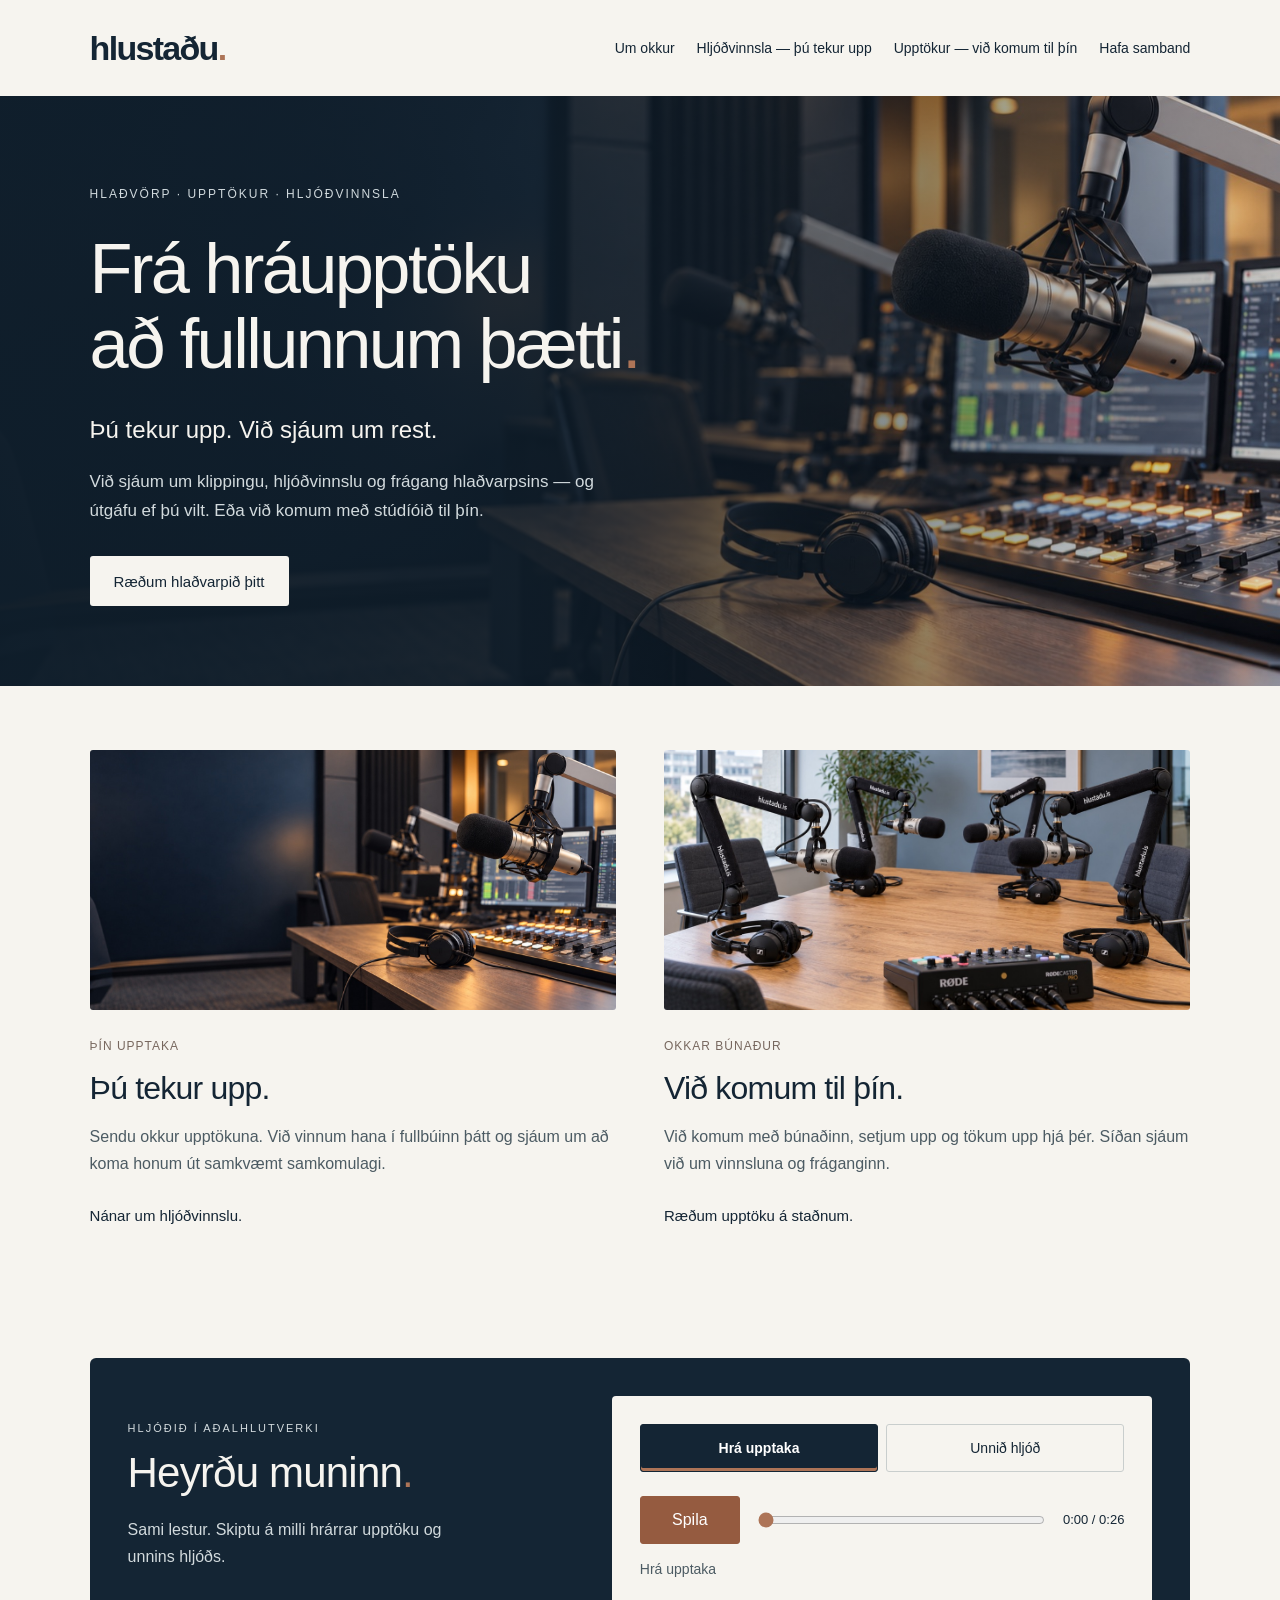
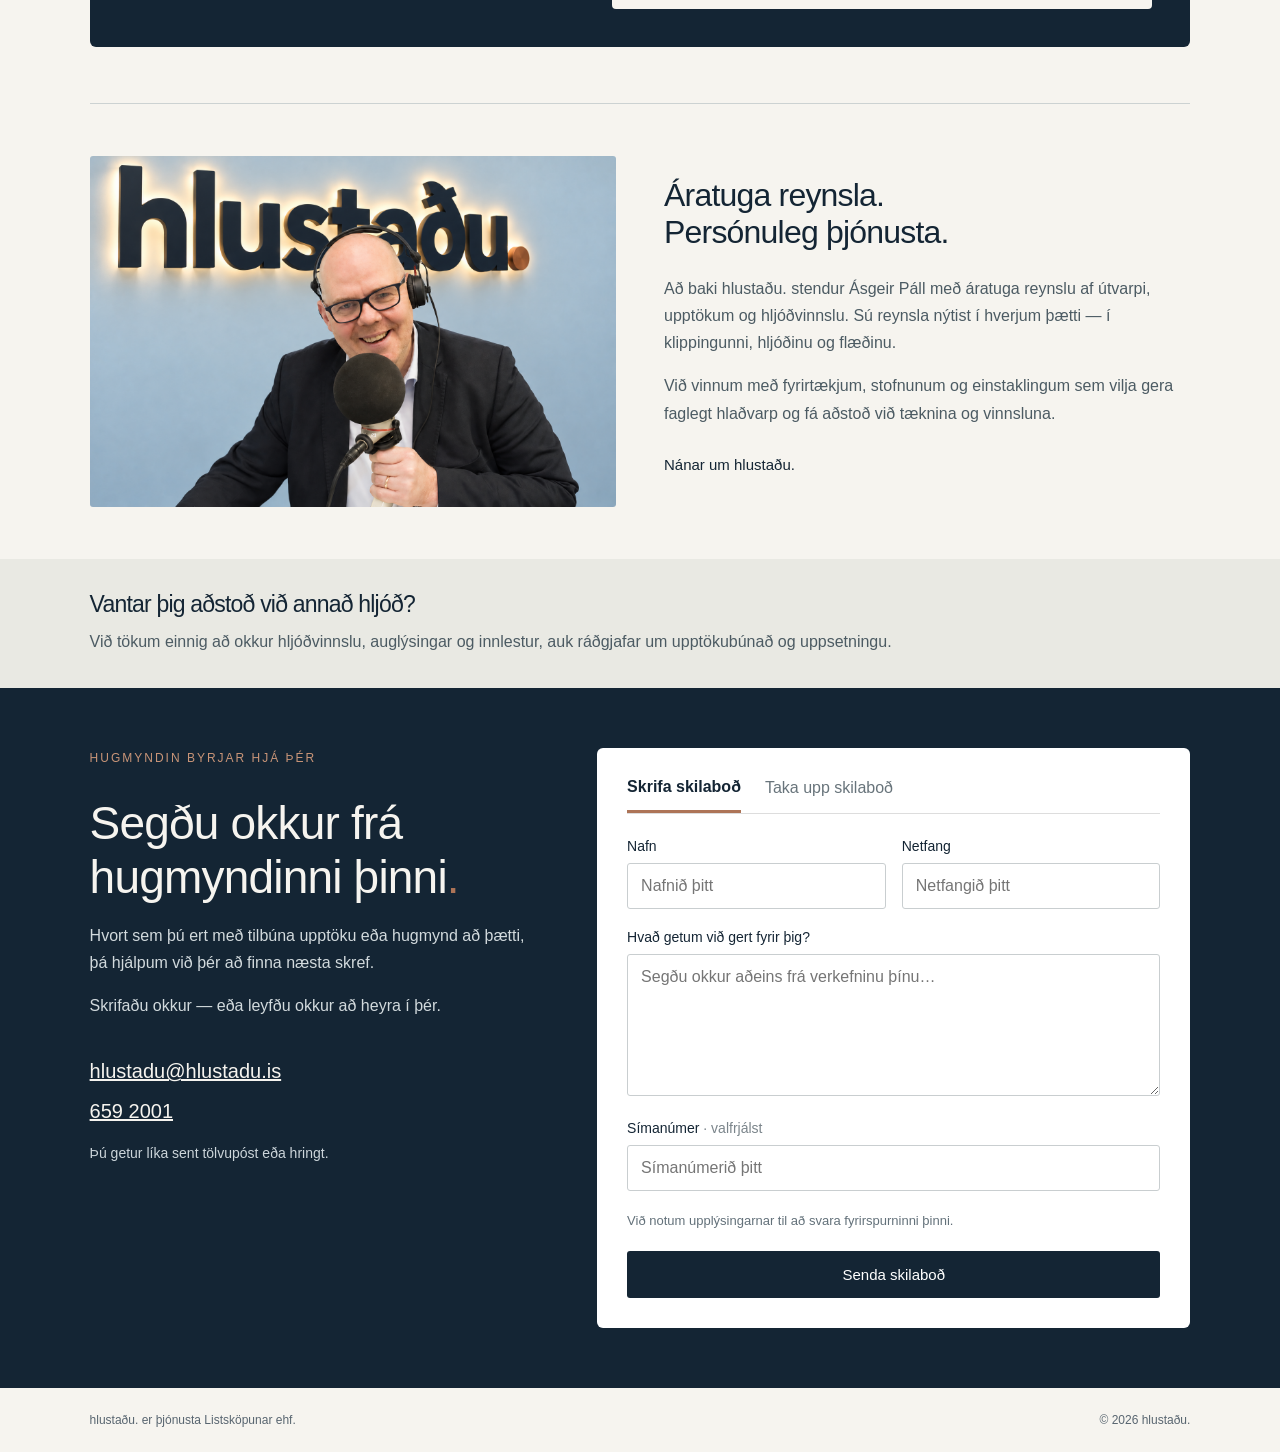
==== index.html @ 31cde97f "Unify audio comparison in branded frame" ====
<!doctype html>
<html lang="is">
<head>
<meta charset="utf-8"><meta name="viewport" content="width=device-width, initial-scale=1">
<title>hlustaðu. — Frá hráupptöku að fullunnum þætti.</title>
<meta name="description" content="Þú tekur upp. Við sjáum um rest. Fagleg klipping, hljóðvinnsla og frágangur hlaðvarpa. Eða við komum með stúdíóið til þín.">
<meta name="theme-color" content="#142534"><link rel="canonical" href="https://hlustadu.is/">
<meta property="og:type" content="website"><meta property="og:locale" content="is_IS"><meta property="og:title" content="hlustaðu. — Frá hráupptöku að fullunnum þætti."><meta property="og:description" content="Þú tekur upp. Við sjáum um rest. Eða við komum með stúdíóið til þín."><meta property="og:url" content="https://hlustadu.is/"><meta property="og:image" content="https://hlustadu.is/assets/studio.jpg">
<link rel="stylesheet" href="styles.css?v=20261007-nav2"><link rel="stylesheet" href="contact.css?v=20261007-3"><link rel="preload" as="image" href="assets/studio.jpg">
<link rel="stylesheet" href="audio-demo.css?v=20261007-design"></head>
<body>
<a class="skip" href="#main">Fara í efni síðunnar</a>
<header class="header wrap"><a class="logo" href="./" aria-label="hlustaðu. — forsíða">hlustaðu<span class="dot">.</span></a><nav class="desktop-nav" aria-label="Aðalvalmynd"><a href="um-hlustadu.html">Um okkur</a><a href="thu-tekur-upp.html">Hljóðvinnsla — þú tekur upp</a><a href="vid-komum-til-thin.html">Upptökur — við komum til þín</a><a href="./#samband">Hafa samband</a></nav><details class="mobile-nav"><summary>Valmynd ☰</summary><nav aria-label="Símavalmynd"><a href="um-hlustadu.html">Um okkur</a><a href="thu-tekur-upp.html">Hljóðvinnsla — þú tekur upp</a><a href="vid-komum-til-thin.html">Upptökur — við komum til þín</a><a href="./#samband">Hafa samband</a></nav></details></header>
<main id="main">
<section class="hero" aria-labelledby="hero-title"><img class="hero-image" src="assets/studio.jpg" width="1600" height="900" alt="" fetchpriority="high"><div class="wrap hero-content"><p class="eyebrow">Hlaðvörp · Upptökur · Hljóðvinnsla</p><h1 id="hero-title">Frá hráupptöku<br> að fullunnum þætti<span class="dot">.</span></h1><p class="promise">Þú tekur upp. Við sjáum um rest.</p><p class="intro">Við sjáum um klippingu, hljóðvinnslu og frágang hlaðvarpsins — og útgáfu ef þú vilt. Eða við komum með stúdíóið til þín.</p><a class="cta" href="#samband">Ræðum hlaðvarpið þitt</a></div></section>
<section class="paths wrap" id="thjonustan" aria-label="Þjónustan"><article class="path"><a class="service-link" href="thu-tekur-upp.html"><img src="assets/studio.jpg" width="1600" height="900" loading="lazy" alt="Hugmyndamynd af upptökuaðstöðu með hljóðnemum og hljóðvinnslubúnaði"><span class="number">ÞÍN UPPTAKA</span><h2>Þú tekur upp.</h2><p>Sendu okkur upptökuna. Við vinnum hana í fullbúinn þátt og sjáum um að koma honum út samkvæmt samkomulagi.</p><span class="textlink">Nánar um hljóðvinnslu.</span></a></article><article class="path"><a class="service-link" href="vid-komum-til-thin.html"><img src="assets/equipment.jpg" width="1200" height="800" loading="lazy" alt="Tölvugerð hugmyndamynd af stúdíóbúnaði með hljóðnemum á merktum örmum, upptökuborði og heyrnartólum"><span class="number">OKKAR BÚNAÐUR</span><h2>Við komum til þín.</h2><p>Við komum með búnaðinn, setjum upp og tökum upp hjá þér. Síðan sjáum við um vinnsluna og fráganginn.</p><span class="textlink">Ræðum upptöku á staðnum.</span></a></article></section>
<section class="audio-demo wrap" id="audio-demo" aria-labelledby="audio-demo-title"><div class="audio-demo-shell"><div class="audio-demo-intro"><p class="eyebrow">HLJÓÐIÐ Í AÐALHLUTVERKI</p><h2 id="audio-demo-title">Heyrðu muninn<span class="dot">.</span></h2><p>Sami lestur. Skiptu á milli hrárrar upptöku og unnins hljóðs.</p></div><div class="audio-demo-player"><div class="audio-demo-options" role="group" aria-label="Veldu útgáfu"><button type="button" data-track="demo-raw.wav" aria-pressed="true">Hrá upptaka</button><button type="button" data-track="demo-processed.wav" aria-pressed="false">Unnið hljóð</button></div><audio preload="metadata" src="demo-raw.wav"></audio><div class="audio-demo-controls"><button type="button" data-play>Spila</button><input type="range" min="0" max="1" step="0.1" value="0" aria-label="Staða í upptöku"><span data-clock>0:00 / 0:00</span></div><p class="audio-demo-status" data-status role="status" aria-live="polite">Hrá upptaka</p></div></div></section><section class="about wrap" id="um-okkur" aria-labelledby="about-title"><a class="about-link" href="um-hlustadu.html"><img class="portrait" src="asgeir-wall-logo-large.png" style="height:auto;aspect-ratio:auto" width="1536" height="1024" loading="lazy" alt="Ásgeir Páll við hljóðnema"><div><h2 id="about-title">Áratuga reynsla.<br>Persónuleg þjónusta.</h2><p>Að baki hlustaðu. stendur Ásgeir Páll með áratuga reynslu af útvarpi, upptökum og hljóðvinnslu. Sú reynsla nýtist í hverjum þætti — í klippingunni, hljóðinu og flæðinu.</p><p>Við vinnum með fyrirtækjum, stofnunum og einstaklingum sem vilja gera faglegt hlaðvarp og fá aðstoð við tæknina og vinnsluna.</p><span class="textlink">Nánar um hlustaðu.</span></div></a></section>
<section class="other"><div class="wrap"><h2>Vantar þig aðstoð við annað hljóð?</h2><p>Við tökum einnig að okkur hljóðvinnslu, auglýsingar og innlestur, auk ráðgjafar um upptökubúnað og uppsetningu.</p></div></section>
<section class="contact" id="samband" aria-labelledby="contact-title"><div class="wrap"><div class="contact-layout contact-form"><div><p class="eyebrow">Hugmyndin byrjar hjá þér</p><h2 id="contact-title">Segðu okkur frá hugmyndinni þinni<span class="dot">.</span></h2><p>Hvort sem þú ert með tilbúna upptöku eða hugmynd að þætti, þá hjálpum við þér að finna næsta skref.</p><p>Skrifaðu okkur — eða leyfðu okkur að heyra í þér.</p><div class="links"><a href="mailto:hlustadu@hlustadu.is">hlustadu@hlustadu.is</a><br><a href="tel:+3546592001">659 2001</a><br><small>Þú getur líka sent tölvupóst eða hringt.</small></div></div><form class="card" id="contact-form"><div class="tabs"><button id="texttab" class="active" type="button" data-mode="text">Skrifa skilaboð</button><button id="voicetab" type="button" data-mode="voice">Taka upp skilaboð</button></div><div class="row"><div class="field"><label for="name">Nafn</label><input id="name" name="name" required maxlength="120" autocomplete="name" placeholder="Nafnið þitt"></div><div class="field"><label for="email">Netfang</label><input id="email" name="email" required maxlength="254" autocomplete="email" type="email" placeholder="Netfangið þitt"></div></div><div id="textpanel"><div class="field"><label for="message">Hvað getum við gert fyrir þig?</label><textarea id="message" name="message" required maxlength="5000" placeholder="Segðu okkur aðeins frá verkefninu þínu…"></textarea></div></div><div id="voicepanel" class="hidden"><div class="recorder" id="recorder"><div id="record-idle"><div class="mic">🎙</div><h2>Við hlustum.</h2><p>Taktu upp stutt skilaboð, allt að 90 sekúndur.</p><button class="record" type="button" id="record-start">Hefja upptöku</button><div class="status">Vafrinn biður um aðgang að hljóðnemanum.</div></div><div id="record-active" hidden><h2>Við erum að taka upp.</h2><p id="record-time" role="timer">0:00 / 1:30</p><button type="button" class="record" id="record-stop">Stöðva upptöku</button></div><div id="record-ready" hidden><h2>Skilaboðin þín eru tilbúin</h2><audio id="record-audio" controls preload="metadata" style="width:100%"></audio><div class="controls"><button type="button" class="record" id="record-again">Taka aftur</button><button type="button" class="record" id="record-delete">Eyða upptöku</button></div><div class="status">Ekkert hefur verið sent.</div></div></div><p class="hint">Þú getur hlustað og tekið aftur áður en þú sendir.<br>Upptakan sendist aðeins þegar þú velur „Senda skilaboð“.</p></div><div class="field"><label for="phone">Símanúmer <span style="color:#7b858b">· valfrjálst</span></label><input id="phone" name="phone" maxlength="40" autocomplete="tel" type="tel" placeholder="Símanúmerið þitt"></div><p class="hint">Við notum upplýsingarnar til að svara fyrirspurninni þinni.</p><div class="bot-field" aria-hidden="true"><label>Vefsíða<input name="website" tabindex="-1" autocomplete="off"></label></div><div id="spam-check"></div><p id="form-status" role="status" aria-live="polite"></p><button class="send" type="submit" id="contact-send">Senda skilaboð</button></form></div></div></section>
</main><footer><div class="wrap footer-inner"><span>hlustaðu. er þjónusta Listsköpunar ehf.</span><span>© 2026 hlustaðu.</span></div></footer>
<script>document.querySelectorAll('.mobile-nav a').forEach(function(link){link.addEventListener('click',function(){document.querySelector('.mobile-nav').open=false;});});</script>
<script src="contact-config.js"></script><script src="contact.js?v=20261007-3" defer></script><script src="audio-demo.js" defer></script></body></html>
---- styles.css ----
:root{--navy:#142534;--paper:#f6f4ef;--copper:#ad7457;--ink:#142534;--muted:#4c5b63;color-scheme:light;font-family:Arial,Helvetica,sans-serif}*{box-sizing:border-box}body{margin:0;background:var(--paper);color:var(--ink)}html{scroll-behavior:smooth}a{color:inherit;text-decoration:none}a:focus-visible,summary:focus-visible{outline:3px solid var(--copper);outline-offset:5px}a:hover{text-decoration:underline;text-underline-offset:5px}.wrap{width:min(1120px,86%);margin:auto}.header{display:flex;align-items:center;justify-content:space-between;gap:24px;padding:26px 0}.logo{font-size:34px;font-weight:600;letter-spacing:-1.7px}.dot{color:var(--copper)}.desktop-nav{display:flex;gap:30px;font-size:14px}.mobile-nav{display:none}.hero{background:var(--navy);color:var(--paper);position:relative;isolation:isolate}.hero-image{position:absolute;inset:0;width:100%;height:100%;object-fit:cover;object-position:center;z-index:-2}.hero:before{content:"";position:absolute;inset:0;background:linear-gradient(90deg,rgba(15,30,43,.95),rgba(15,30,43,.86) 40%,rgba(15,30,43,.12));z-index:-1}.hero-content{padding:88px 0 80px}.eyebrow{font-size:12px;letter-spacing:2px;text-transform:uppercase;margin:0 0 28px;color:#d0d9dd}h1{font-size:clamp(42px,5.5vw,76px);font-weight:500;line-height:1.06;letter-spacing:-2.6px;margin:0 0 28px;max-width:840px}.promise{font-size:24px;margin:0 0 18px}.intro{font-size:17px;line-height:1.7;max-width:550px;color:#d2dadd;margin:0 0 30px}.cta{display:inline-flex;align-items:center;gap:28px;min-height:50px;padding:15px 24px;background:var(--paper);color:var(--navy);border-radius:3px;font-size:15px}.cta:hover{background:#e7e6e1;text-decoration:none}.paths{display:grid;grid-template-columns:1fr 1fr;gap:48px;padding:64px 0}.path img{width:100%;height:260px;object-fit:cover;border-radius:3px;display:block;margin-bottom:26px}.number{font-size:12px;color:#77675e;letter-spacing:1px}h2{font-size:32px;letter-spacing:-.8px;font-weight:500;margin:16px 0}p{font-size:16px;line-height:1.7;margin:0 0 16px}.path p{color:var(--muted)}.textlink{display:inline-flex;align-items:center;min-height:44px;font-size:15px}.about{padding:52px 0;border-top:1px solid #ccd2d2;display:grid;grid-template-columns:1fr 1fr;gap:48px;align-items:center}.portrait{width:100%;height:360px;object-fit:cover;object-position:65% center;border-radius:3px;display:block}.about h2{margin:0 0 24px}.about p{color:var(--muted)}.other{padding:32px 0;background:#e9e9e3}.other h2{font-size:23px;margin:0 0 10px}.other p{margin:0;color:var(--muted)}.contact{padding:60px 0;background:var(--navy);color:var(--paper)}.contact h2{font-size:38px;margin:0 0 18px;max-width:750px}.contact p{color:#d2dadd}.details{display:flex;gap:40px;flex-wrap:wrap;margin-top:28px;font-size:21px}.details a{display:inline-flex;align-items:center;min-height:44px}footer{padding:25px 0;font-size:12px;color:#586570}.footer-inner{display:flex;justify-content:space-between;gap:20px;flex-wrap:wrap}.skip{position:absolute;left:20px;top:-100px;background:var(--paper);padding:12px;z-index:10}.skip:focus{top:10px}section{scroll-margin-top:24px}
@media(min-width:1450px){.hero-image{object-position:center 55%}.hero-content{padding:110px 0}}
@media(max-width:760px){.wrap{width:calc(100% - 40px)}.header{padding:19px 0;align-items:flex-start}.logo{font-size:31px}.desktop-nav{display:none}.mobile-nav{display:block;position:relative}.mobile-nav summary{list-style:none;min-height:44px;padding:12px 14px;border:1px solid #ccd2d2;border-radius:3px;font-size:14px}.mobile-nav summary::-webkit-details-marker{display:none}.mobile-nav nav{position:absolute;right:0;top:52px;width:180px;padding:8px;background:var(--paper);border:1px solid #ccd2d2;border-radius:3px;z-index:5;box-shadow:0 8px 25px #14253422}.mobile-nav nav a{display:block;padding:14px;min-height:44px}.hero-image{object-position:70% center;opacity:.65}.hero:before{background:linear-gradient(90deg,rgba(15,30,43,.91),rgba(15,30,43,.68))}.hero-content{padding:55px 0 58px}.eyebrow{font-size:11px;letter-spacing:1.3px;margin-bottom:24px}h1{font-size:clamp(39px,8.9vw,60px);letter-spacing:-1.6px;line-height:1.1}h1 br{display:none}.promise{font-size:20px;max-width:340px}.intro{font-size:16px}.cta{justify-content:center;width:100%;max-width:380px}.paths{grid-template-columns:1fr;gap:42px;padding:40px 0}.path img{height:230px}.path h2{font-size:29px}.about{grid-template-columns:1fr;gap:28px;padding:38px 0}.portrait{height:auto;aspect-ratio:4/3;object-position:65% center}.about h2{font-size:29px}.other{padding:28px 0}.contact{padding:40px 0}.contact h2{font-size:31px}.details{flex-direction:column;gap:10px;font-size:19px}.footer-inner{flex-direction:column;gap:10px}}
@media(prefers-reduced-motion:reduce){html{scroll-behavior:auto}}

.service-link{display:block;border-radius:3px}.service-link:hover{text-decoration:none}.service-link:hover .textlink{text-decoration:underline;text-underline-offset:5px}.service-link:focus-visible{outline:3px solid var(--copper);outline-offset:8px}

.about:has(.about-link){display:block}.about-link{display:grid;grid-template-columns:1fr 1fr;gap:48px;align-items:center;border-radius:3px}.about-link:hover{text-decoration:none}.about-link:hover .textlink{text-decoration:underline;text-underline-offset:5px}@media(max-width:760px){.about-link{grid-template-columns:1fr;gap:28px}}

.desktop-nav{align-items:center}.service-menu{position:relative}.service-menu summary{cursor:pointer;list-style:none;padding:12px 0;min-height:44px}.service-menu summary::-webkit-details-marker{display:none}.service-menu[open] summary{color:var(--copper)}.service-menu-links{position:absolute;top:100%;left:0;width:300px;background:var(--paper);border:1px solid #ccd2d2;border-radius:3px;padding:8px;box-shadow:0 8px 25px #14253422;z-index:20}.service-menu-links a{display:block;padding:14px;min-height:44px}.service-menu-links a:hover,.mobile-nav nav a:hover{background:#e9e9e3}@media(max-width:760px){.mobile-nav nav{width:min(300px,calc(100vw - 40px))}}

.desktop-nav{gap:22px}.desktop-nav>a{display:inline-flex;align-items:center;min-height:44px}@media(min-width:761px) and (max-width:1050px){.header{gap:16px}.desktop-nav{gap:14px;font-size:12px}.header .logo{font-size:29px}}
---- contact.css ----
/* Contact form */
.contact-layout{display:grid;grid-template-columns:1fr 1.35fr;gap:68px;align-items:start}.contact-layout h2{font-size:46px}.contact-layout .eyebrow{color:#c99578}.contact-layout .links{font-size:20px;line-height:2;margin-top:32px}.contact-layout .links a{text-decoration:underline}.contact-layout .links small{font-size:14px;color:#ccd5da}.contact-form .card{background:white;color:#142534;padding:30px;border-radius:6px}.contact-form .tabs{display:flex;gap:24px;border-bottom:1px solid #ddd;margin-bottom:24px}.contact-form .tabs button{background:none;border:0;padding:0 0 14px;color:#68747b;font:inherit;cursor:pointer}.contact-form .tabs button.active{color:#142534;border-bottom:3px solid #ad7457;font-weight:bold}.contact-form label{display:block;font-size:14px;margin-bottom:9px}.contact-form button:focus-visible,.contact-form input:focus-visible,.contact-form textarea:focus-visible{outline:3px solid #ad7457;outline-offset:3px}.contact-form [hidden]{display:none!important}.contact-form .hidden{display:none}.bot-field{position:absolute;left:-10000px}.contact-form #form-status{font-size:14px;color:#142534}.contact-form .recorder p{color:#63717a}.contact-form .hint{color:#63717a}.contact-form button:disabled{opacity:.6;cursor:wait}
.row{display:grid;grid-template-columns:1fr 1fr;gap:16px}label{font-size:14px;display:block;margin-bottom:9px} .contact-form input,.contact-form textarea{width:100%;border:1px solid #c9ced0;border-radius:3px;padding:13px;font:16px Arial;color:#142534;background:#fff}textarea{height:142px;resize:vertical}.field{margin-bottom:20px}.hint{font-size:13px;color:#63717a;line-height:1.6;margin:10px 0 20px}.send{background:#142534;color:white;border:0;border-radius:3px;padding:15px 24px;font-size:15px;cursor:pointer;width:100%}.recorder{background:#f6f4ef;text-align:center;border:1px solid #e1e0db;border-radius:4px;padding:23px 18px}.mic{display:inline-grid;place-items:center;width:58px;height:58px;border-radius:50%;background:#ad7457;color:white;font-size:25px}.recorder h2{font-size:19px;margin:15px 0 8px}.recorder p{color:#63717a;font-size:14px;margin:0 0 16px}.record{border:1px solid #142534;border-radius:3px;padding:11px 18px;background:white;color:#142534;font-size:14px;cursor:pointer}.wave{height:35px;display:flex;gap:4px;align-items:center;justify-content:center;margin:15px}.wave i{display:block;background:#ad7457;width:4px;border-radius:2px}.controls{display:flex;gap:12px;justify-content:center;flex-wrap:wrap}.status{margin-top:14px;color:#596872;font-size:13px}
@media(max-width:760px){.contact-layout{grid-template-columns:1fr;gap:28px}.contact-layout h2{font-size:34px}.contact-form .card{padding:24px 20px}.contact-form .row{grid-template-columns:1fr;gap:0}.contact-form .tabs{gap:18px;font-size:14px}.contact-form .controls{flex-wrap:wrap}.contact-layout .links{margin-top:18px}}.contact-form .record{min-height:44px}.contact-form #spam-check{min-height:0;margin:0}.contact-form #form-status:empty{display:none}
.contact-layout>*{min-width:0}.contact-form .field{min-width:0}.contact-form #spam-check{overflow:hidden}.contact-form .tabs{flex-wrap:wrap}@media(max-width:760px){.contact-layout,.contact-form .row{grid-template-columns:minmax(0,1fr)}}
---- audio-demo.css ----
.audio-demo{padding:52px 0;border-top:1px solid #ccd2d2}.audio-demo h2{margin-top:0}.audio-demo p{color:var(--muted)}.audio-demo-player{max-width:760px;background:white;border:1px solid #ccd2d2;border-radius:4px;padding:24px}.audio-demo-options{display:flex;gap:12px;margin-bottom:24px}.audio-demo button{font:inherit;cursor:pointer;min-height:48px;padding:12px 20px;border:1px solid var(--navy);border-radius:3px;background:var(--paper);color:var(--navy)}.audio-demo button[aria-pressed="true"]{background:var(--navy);color:white;font-weight:bold;box-shadow:inset 0 -4px 0 var(--copper)}.audio-demo-controls{display:flex;align-items:center;gap:16px;flex-wrap:wrap}.audio-demo input{flex:1;min-width:100px;accent-color:var(--copper)}.audio-demo button:focus-visible,.audio-demo input:focus-visible{outline:3px solid var(--copper);outline-offset:4px}.audio-demo-status{font-size:14px;margin:14px 0 0!important}@media(max-width:760px){.audio-demo{padding:36px 0}.audio-demo-player{padding:20px}.audio-demo-options button{flex:1;padding:12px 8px;font-size:14px}.audio-demo-controls input{width:100%;flex-basis:100%}}


.audio-demo{padding:56px 0;border-top:0}.audio-demo-shell{background:var(--navy);color:var(--paper);border-radius:6px;padding:38px;display:grid;grid-template-columns:.9fr 1.1fr;gap:42px;align-items:center}.audio-demo h2{font-size:42px;line-height:1.1;margin:12px 0 20px}.audio-demo .audio-demo-intro>p{color:#d2dadd;max-width:340px}.audio-demo .eyebrow{color:#c99377;font-size:11px;margin:0;letter-spacing:2px}.audio-demo-player{background:var(--paper);border:none;padding:28px;width:100%}.audio-demo-options{gap:8px}.audio-demo-options button{border:1px solid #c9cecd;flex:1;padding:12px 8px;font-size:14px}.audio-demo button[aria-pressed="true"]{background:var(--navy);border-color:var(--navy);box-shadow:inset 0 -3px 0 var(--copper)}.audio-demo [data-play]{background:#955b40;border-color:#955b40;color:white;min-width:100px}.audio-demo [data-clock]{color:var(--navy);font-size:13px;font-variant-numeric:tabular-nums}.audio-demo-status{color:var(--muted)!important}@media(max-width:760px){.audio-demo{padding:36px 0}.audio-demo-shell{display:block;padding:24px}.audio-demo h2{font-size:34px}.audio-demo-player{padding:20px}.audio-demo-options button{font-size:13px}}
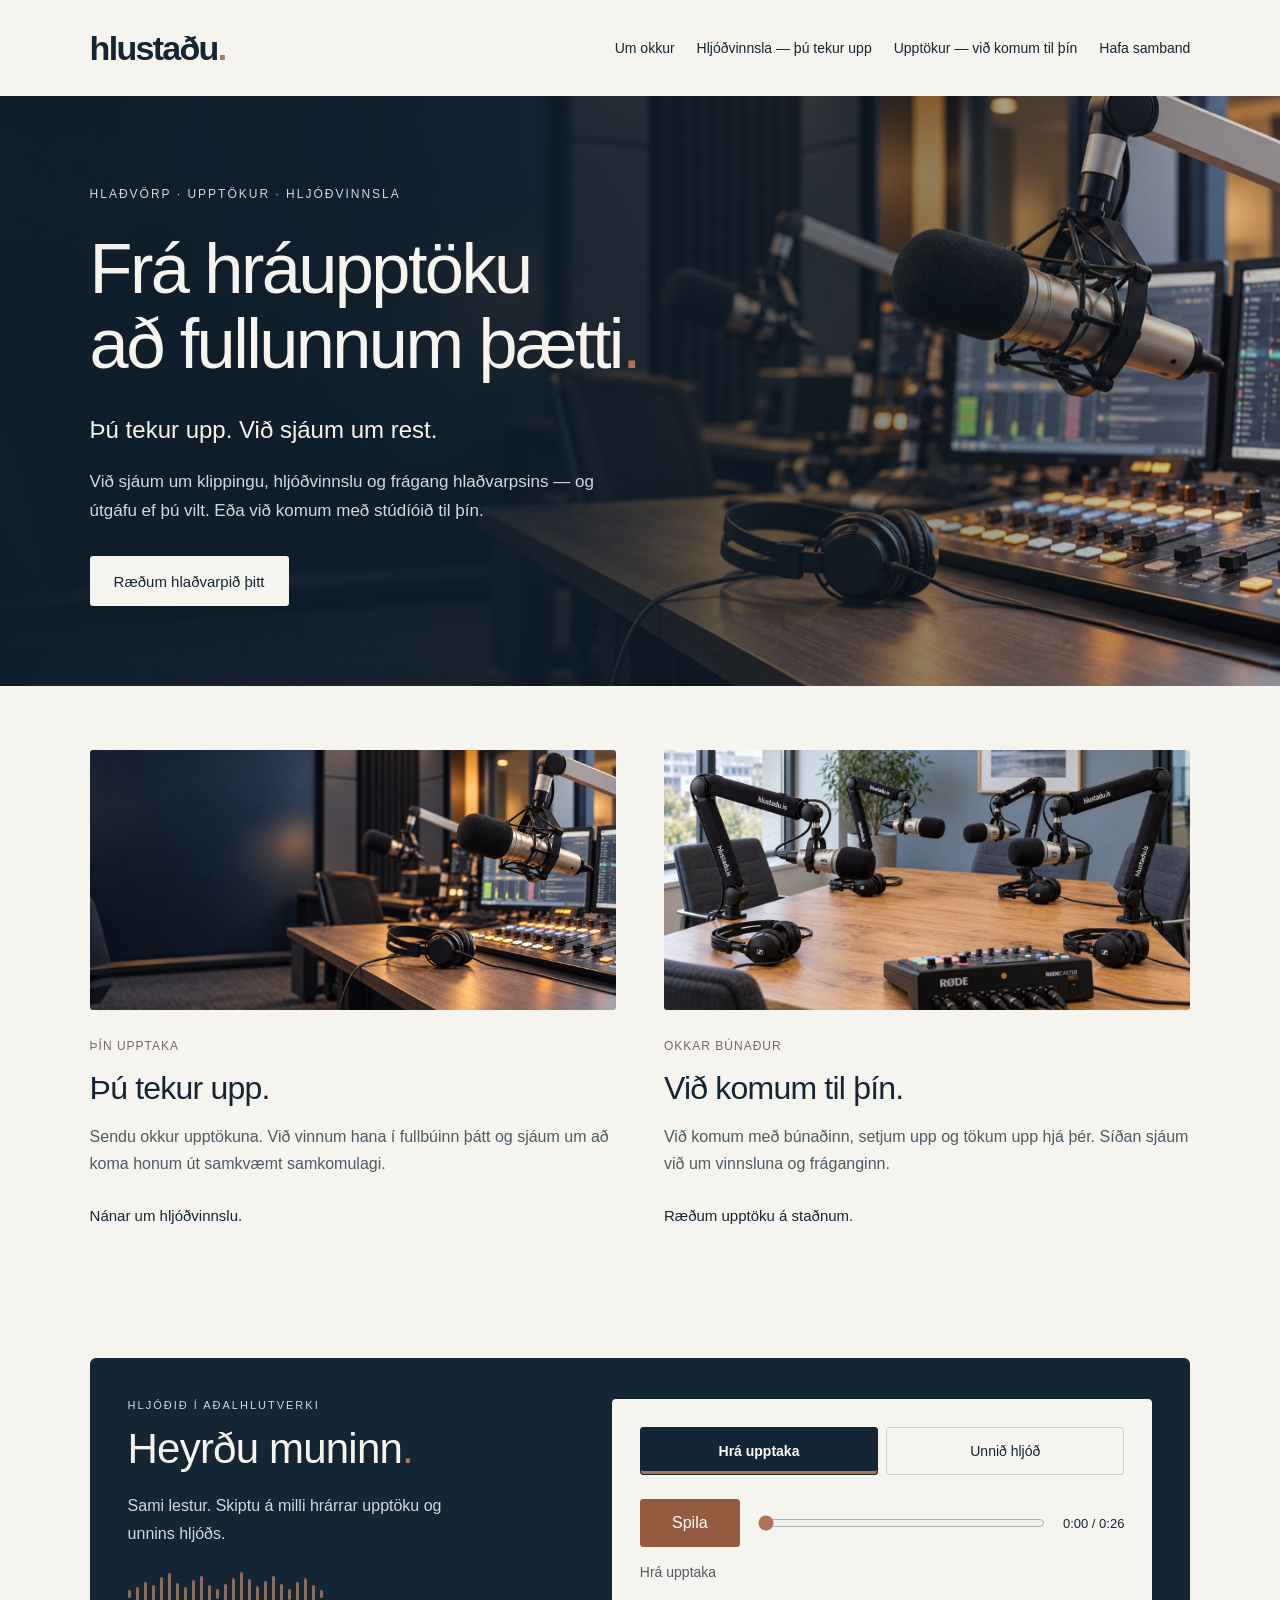
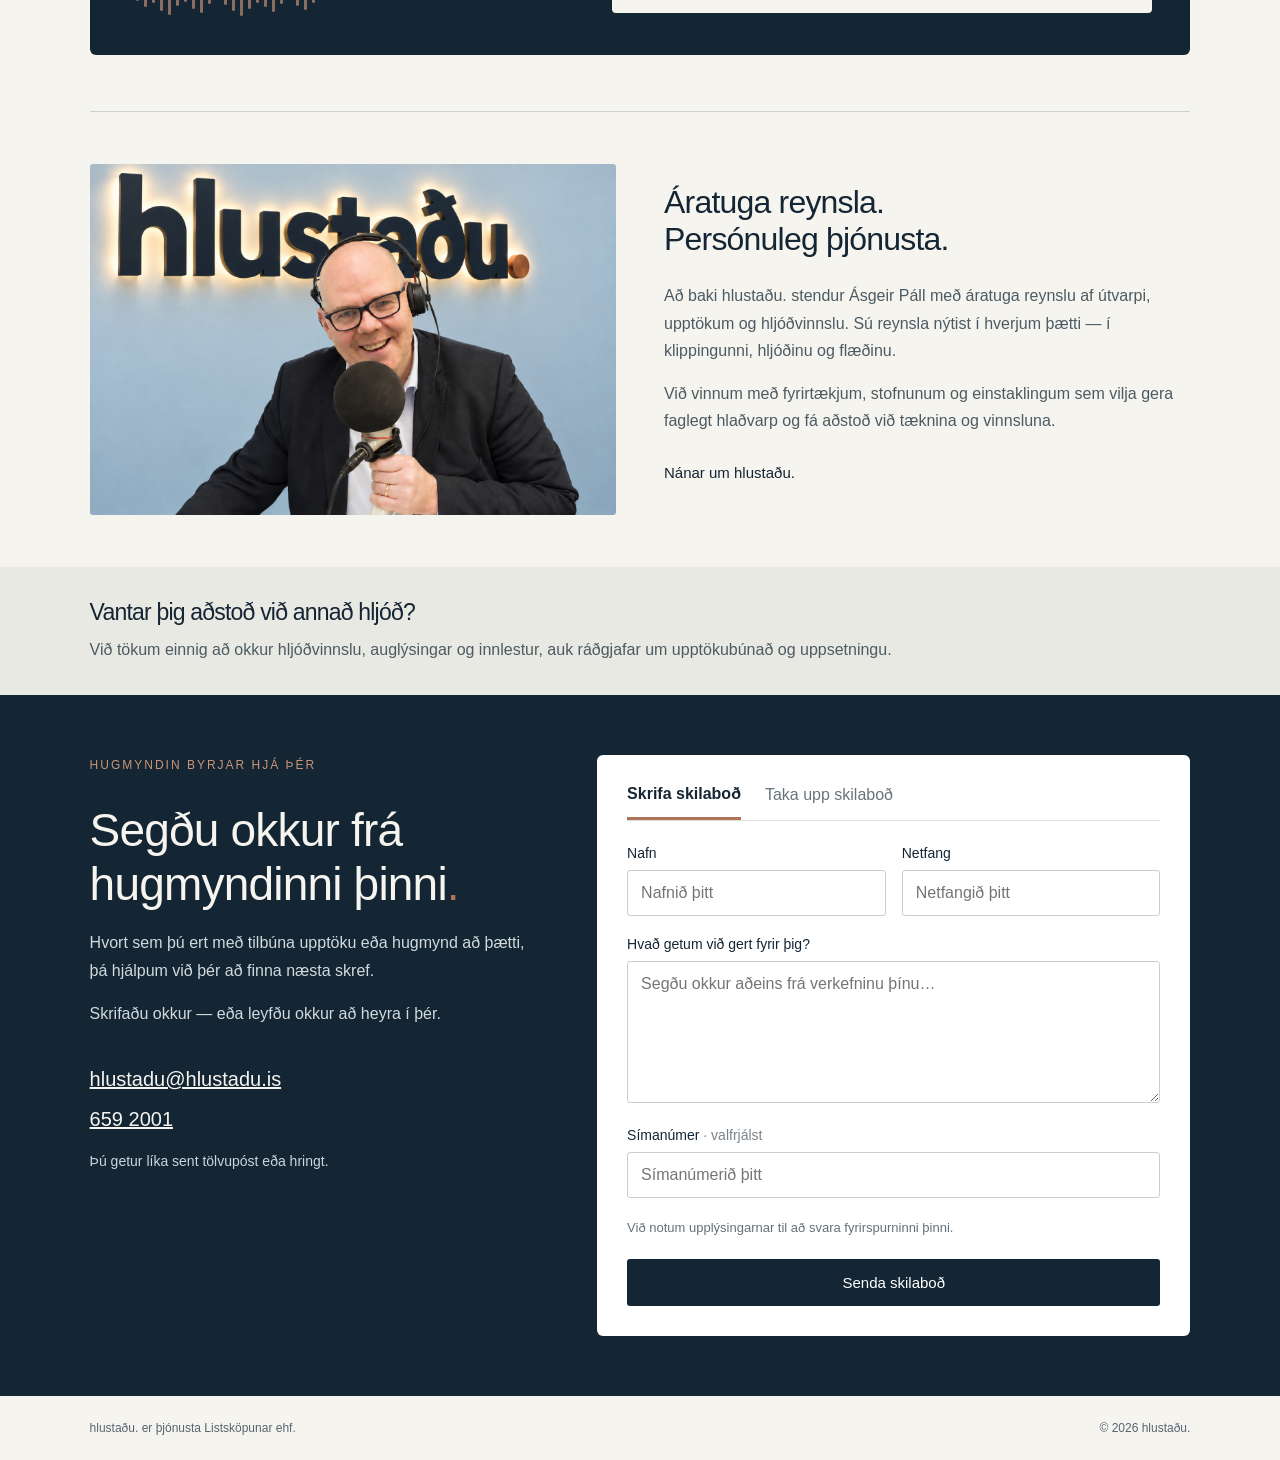
==== commit afdd3b92: "Add subtle wave and tighten mobile player spacing" ====
--- a/index.html
+++ b/index.html
@@ -7,14 +7,14 @@
 <meta name="theme-color" content="#142534"><link rel="canonical" href="https://hlustadu.is/">
 <meta property="og:type" content="website"><meta property="og:locale" content="is_IS"><meta property="og:title" content="hlustaðu. — Frá hráupptöku að fullunnum þætti."><meta property="og:description" content="Þú tekur upp. Við sjáum um rest. Eða við komum með stúdíóið til þín."><meta property="og:url" content="https://hlustadu.is/"><meta property="og:image" content="https://hlustadu.is/assets/studio.jpg">
 <link rel="stylesheet" href="styles.css?v=20261007-nav2"><link rel="stylesheet" href="contact.css?v=20261007-3"><link rel="preload" as="image" href="assets/studio.jpg">
-<link rel="stylesheet" href="audio-demo.css?v=20261007-design"></head>
+<link rel="stylesheet" href="audio-demo.css?v=20261007-wave"></head>
 <body>
 <a class="skip" href="#main">Fara í efni síðunnar</a>
 <header class="header wrap"><a class="logo" href="./" aria-label="hlustaðu. — forsíða">hlustaðu<span class="dot">.</span></a><nav class="desktop-nav" aria-label="Aðalvalmynd"><a href="um-hlustadu.html">Um okkur</a><a href="thu-tekur-upp.html">Hljóðvinnsla — þú tekur upp</a><a href="vid-komum-til-thin.html">Upptökur — við komum til þín</a><a href="./#samband">Hafa samband</a></nav><details class="mobile-nav"><summary>Valmynd ☰</summary><nav aria-label="Símavalmynd"><a href="um-hlustadu.html">Um okkur</a><a href="thu-tekur-upp.html">Hljóðvinnsla — þú tekur upp</a><a href="vid-komum-til-thin.html">Upptökur — við komum til þín</a><a href="./#samband">Hafa samband</a></nav></details></header>
 <main id="main">
 <section class="hero" aria-labelledby="hero-title"><img class="hero-image" src="assets/studio.jpg" width="1600" height="900" alt="" fetchpriority="high"><div class="wrap hero-content"><p class="eyebrow">Hlaðvörp · Upptökur · Hljóðvinnsla</p><h1 id="hero-title">Frá hráupptöku<br> að fullunnum þætti<span class="dot">.</span></h1><p class="promise">Þú tekur upp. Við sjáum um rest.</p><p class="intro">Við sjáum um klippingu, hljóðvinnslu og frágang hlaðvarpsins — og útgáfu ef þú vilt. Eða við komum með stúdíóið til þín.</p><a class="cta" href="#samband">Ræðum hlaðvarpið þitt</a></div></section>
 <section class="paths wrap" id="thjonustan" aria-label="Þjónustan"><article class="path"><a class="service-link" href="thu-tekur-upp.html"><img src="assets/studio.jpg" width="1600" height="900" loading="lazy" alt="Hugmyndamynd af upptökuaðstöðu með hljóðnemum og hljóðvinnslubúnaði"><span class="number">ÞÍN UPPTAKA</span><h2>Þú tekur upp.</h2><p>Sendu okkur upptökuna. Við vinnum hana í fullbúinn þátt og sjáum um að koma honum út samkvæmt samkomulagi.</p><span class="textlink">Nánar um hljóðvinnslu.</span></a></article><article class="path"><a class="service-link" href="vid-komum-til-thin.html"><img src="assets/equipment.jpg" width="1200" height="800" loading="lazy" alt="Tölvugerð hugmyndamynd af stúdíóbúnaði með hljóðnemum á merktum örmum, upptökuborði og heyrnartólum"><span class="number">OKKAR BÚNAÐUR</span><h2>Við komum til þín.</h2><p>Við komum með búnaðinn, setjum upp og tökum upp hjá þér. Síðan sjáum við um vinnsluna og fráganginn.</p><span class="textlink">Ræðum upptöku á staðnum.</span></a></article></section>
-<section class="audio-demo wrap" id="audio-demo" aria-labelledby="audio-demo-title"><div class="audio-demo-shell"><div class="audio-demo-intro"><p class="eyebrow">HLJÓÐIÐ Í AÐALHLUTVERKI</p><h2 id="audio-demo-title">Heyrðu muninn<span class="dot">.</span></h2><p>Sami lestur. Skiptu á milli hrárrar upptöku og unnins hljóðs.</p></div><div class="audio-demo-player"><div class="audio-demo-options" role="group" aria-label="Veldu útgáfu"><button type="button" data-track="demo-raw.wav" aria-pressed="true">Hrá upptaka</button><button type="button" data-track="demo-processed.wav" aria-pressed="false">Unnið hljóð</button></div><audio preload="metadata" src="demo-raw.wav"></audio><div class="audio-demo-controls"><button type="button" data-play>Spila</button><input type="range" min="0" max="1" step="0.1" value="0" aria-label="Staða í upptöku"><span data-clock>0:00 / 0:00</span></div><p class="audio-demo-status" data-status role="status" aria-live="polite">Hrá upptaka</p></div></div></section><section class="about wrap" id="um-okkur" aria-labelledby="about-title"><a class="about-link" href="um-hlustadu.html"><img class="portrait" src="asgeir-wall-logo-large.png" style="height:auto;aspect-ratio:auto" width="1536" height="1024" loading="lazy" alt="Ásgeir Páll við hljóðnema"><div><h2 id="about-title">Áratuga reynsla.<br>Persónuleg þjónusta.</h2><p>Að baki hlustaðu. stendur Ásgeir Páll með áratuga reynslu af útvarpi, upptökum og hljóðvinnslu. Sú reynsla nýtist í hverjum þætti — í klippingunni, hljóðinu og flæðinu.</p><p>Við vinnum með fyrirtækjum, stofnunum og einstaklingum sem vilja gera faglegt hlaðvarp og fá aðstoð við tæknina og vinnsluna.</p><span class="textlink">Nánar um hlustaðu.</span></div></a></section>
+<section class="audio-demo wrap" id="audio-demo" aria-labelledby="audio-demo-title"><div class="audio-demo-shell"><div class="audio-demo-intro"><p class="eyebrow">HLJÓÐIÐ Í AÐALHLUTVERKI</p><h2 id="audio-demo-title">Heyrðu muninn<span class="dot">.</span></h2><p>Sami lestur. Skiptu á milli hrárrar upptöku og unnins hljóðs.</p><div class="audio-demo-wave" aria-hidden="true"><i style="--h:8px"></i><i style="--h:14px"></i><i style="--h:25px"></i><i style="--h:18px"></i><i style="--h:34px"></i><i style="--h:42px"></i><i style="--h:23px"></i><i style="--h:15px"></i><i style="--h:29px"></i><i style="--h:37px"></i><i style="--h:19px"></i><i style="--h:10px"></i><i style="--h:21px"></i><i style="--h:33px"></i><i style="--h:44px"></i><i style="--h:30px"></i><i style="--h:17px"></i><i style="--h:26px"></i><i style="--h:36px"></i><i style="--h:20px"></i><i style="--h:11px"></i><i style="--h:24px"></i><i style="--h:32px"></i><i style="--h:18px"></i><i style="--h:8px"></i></div></div><div class="audio-demo-player"><div class="audio-demo-options" role="group" aria-label="Veldu útgáfu"><button type="button" data-track="demo-raw.wav" aria-pressed="true">Hrá upptaka</button><button type="button" data-track="demo-processed.wav" aria-pressed="false">Unnið hljóð</button></div><audio preload="metadata" src="demo-raw.wav"></audio><div class="audio-demo-controls"><button type="button" data-play>Spila</button><input type="range" min="0" max="1" step="0.1" value="0" aria-label="Staða í upptöku"><span data-clock>0:00 / 0:00</span></div><p class="audio-demo-status" data-status role="status" aria-live="polite">Hrá upptaka</p></div></div></section><section class="about wrap" id="um-okkur" aria-labelledby="about-title"><a class="about-link" href="um-hlustadu.html"><img class="portrait" src="asgeir-wall-logo-large.png" style="height:auto;aspect-ratio:auto" width="1536" height="1024" loading="lazy" alt="Ásgeir Páll við hljóðnema"><div><h2 id="about-title">Áratuga reynsla.<br>Persónuleg þjónusta.</h2><p>Að baki hlustaðu. stendur Ásgeir Páll með áratuga reynslu af útvarpi, upptökum og hljóðvinnslu. Sú reynsla nýtist í hverjum þætti — í klippingunni, hljóðinu og flæðinu.</p><p>Við vinnum með fyrirtækjum, stofnunum og einstaklingum sem vilja gera faglegt hlaðvarp og fá aðstoð við tæknina og vinnsluna.</p><span class="textlink">Nánar um hlustaðu.</span></div></a></section>
 <section class="other"><div class="wrap"><h2>Vantar þig aðstoð við annað hljóð?</h2><p>Við tökum einnig að okkur hljóðvinnslu, auglýsingar og innlestur, auk ráðgjafar um upptökubúnað og uppsetningu.</p></div></section>
 <section class="contact" id="samband" aria-labelledby="contact-title"><div class="wrap"><div class="contact-layout contact-form"><div><p class="eyebrow">Hugmyndin byrjar hjá þér</p><h2 id="contact-title">Segðu okkur frá hugmyndinni þinni<span class="dot">.</span></h2><p>Hvort sem þú ert með tilbúna upptöku eða hugmynd að þætti, þá hjálpum við þér að finna næsta skref.</p><p>Skrifaðu okkur — eða leyfðu okkur að heyra í þér.</p><div class="links"><a href="mailto:hlustadu@hlustadu.is">hlustadu@hlustadu.is</a><br><a href="tel:+3546592001">659 2001</a><br><small>Þú getur líka sent tölvupóst eða hringt.</small></div></div><form class="card" id="contact-form"><div class="tabs"><button id="texttab" class="active" type="button" data-mode="text">Skrifa skilaboð</button><button id="voicetab" type="button" data-mode="voice">Taka upp skilaboð</button></div><div class="row"><div class="field"><label for="name">Nafn</label><input id="name" name="name" required maxlength="120" autocomplete="name" placeholder="Nafnið þitt"></div><div class="field"><label for="email">Netfang</label><input id="email" name="email" required maxlength="254" autocomplete="email" type="email" placeholder="Netfangið þitt"></div></div><div id="textpanel"><div class="field"><label for="message">Hvað getum við gert fyrir þig?</label><textarea id="message" name="message" required maxlength="5000" placeholder="Segðu okkur aðeins frá verkefninu þínu…"></textarea></div></div><div id="voicepanel" class="hidden"><div class="recorder" id="recorder"><div id="record-idle"><div class="mic">🎙</div><h2>Við hlustum.</h2><p>Taktu upp stutt skilaboð, allt að 90 sekúndur.</p><button class="record" type="button" id="record-start">Hefja upptöku</button><div class="status">Vafrinn biður um aðgang að hljóðnemanum.</div></div><div id="record-active" hidden><h2>Við erum að taka upp.</h2><p id="record-time" role="timer">0:00 / 1:30</p><button type="button" class="record" id="record-stop">Stöðva upptöku</button></div><div id="record-ready" hidden><h2>Skilaboðin þín eru tilbúin</h2><audio id="record-audio" controls preload="metadata" style="width:100%"></audio><div class="controls"><button type="button" class="record" id="record-again">Taka aftur</button><button type="button" class="record" id="record-delete">Eyða upptöku</button></div><div class="status">Ekkert hefur verið sent.</div></div></div><p class="hint">Þú getur hlustað og tekið aftur áður en þú sendir.<br>Upptakan sendist aðeins þegar þú velur „Senda skilaboð“.</p></div><div class="field"><label for="phone">Símanúmer <span style="color:#7b858b">· valfrjálst</span></label><input id="phone" name="phone" maxlength="40" autocomplete="tel" type="tel" placeholder="Símanúmerið þitt"></div><p class="hint">Við notum upplýsingarnar til að svara fyrirspurninni þinni.</p><div class="bot-field" aria-hidden="true"><label>Vefsíða<input name="website" tabindex="-1" autocomplete="off"></label></div><div id="spam-check"></div><p id="form-status" role="status" aria-live="polite"></p><button class="send" type="submit" id="contact-send">Senda skilaboð</button></form></div></div></section>
 </main><footer><div class="wrap footer-inner"><span>hlustaðu. er þjónusta Listsköpunar ehf.</span><span>© 2026 hlustaðu.</span></div></footer>
--- a/audio-demo.css
+++ b/audio-demo.css
@@ -2,3 +2,5 @@
 
 
 .audio-demo{padding:56px 0;border-top:0}.audio-demo-shell{background:var(--navy);color:var(--paper);border-radius:6px;padding:38px;display:grid;grid-template-columns:.9fr 1.1fr;gap:42px;align-items:center}.audio-demo h2{font-size:42px;line-height:1.1;margin:12px 0 20px}.audio-demo .audio-demo-intro>p{color:#d2dadd;max-width:340px}.audio-demo .eyebrow{color:#c99377;font-size:11px;margin:0;letter-spacing:2px}.audio-demo-player{background:var(--paper);border:none;padding:28px;width:100%}.audio-demo-options{gap:8px}.audio-demo-options button{border:1px solid #c9cecd;flex:1;padding:12px 8px;font-size:14px}.audio-demo button[aria-pressed="true"]{background:var(--navy);border-color:var(--navy);box-shadow:inset 0 -3px 0 var(--copper)}.audio-demo [data-play]{background:#955b40;border-color:#955b40;color:white;min-width:100px}.audio-demo [data-clock]{color:var(--navy);font-size:13px;font-variant-numeric:tabular-nums}.audio-demo-status{color:var(--muted)!important}@media(max-width:760px){.audio-demo{padding:36px 0}.audio-demo-shell{display:block;padding:24px}.audio-demo h2{font-size:34px}.audio-demo-player{padding:20px}.audio-demo-options button{font-size:13px}}
+
+.audio-demo-wave{display:flex;align-items:center;gap:5px;height:45px;margin-top:25px;pointer-events:none}.audio-demo-wave i{display:block;width:3px;border-radius:2px;background:#c99377;opacity:.65;height:var(--h)}@media(max-width:760px){.audio-demo-wave{margin:10px 0 14px}}
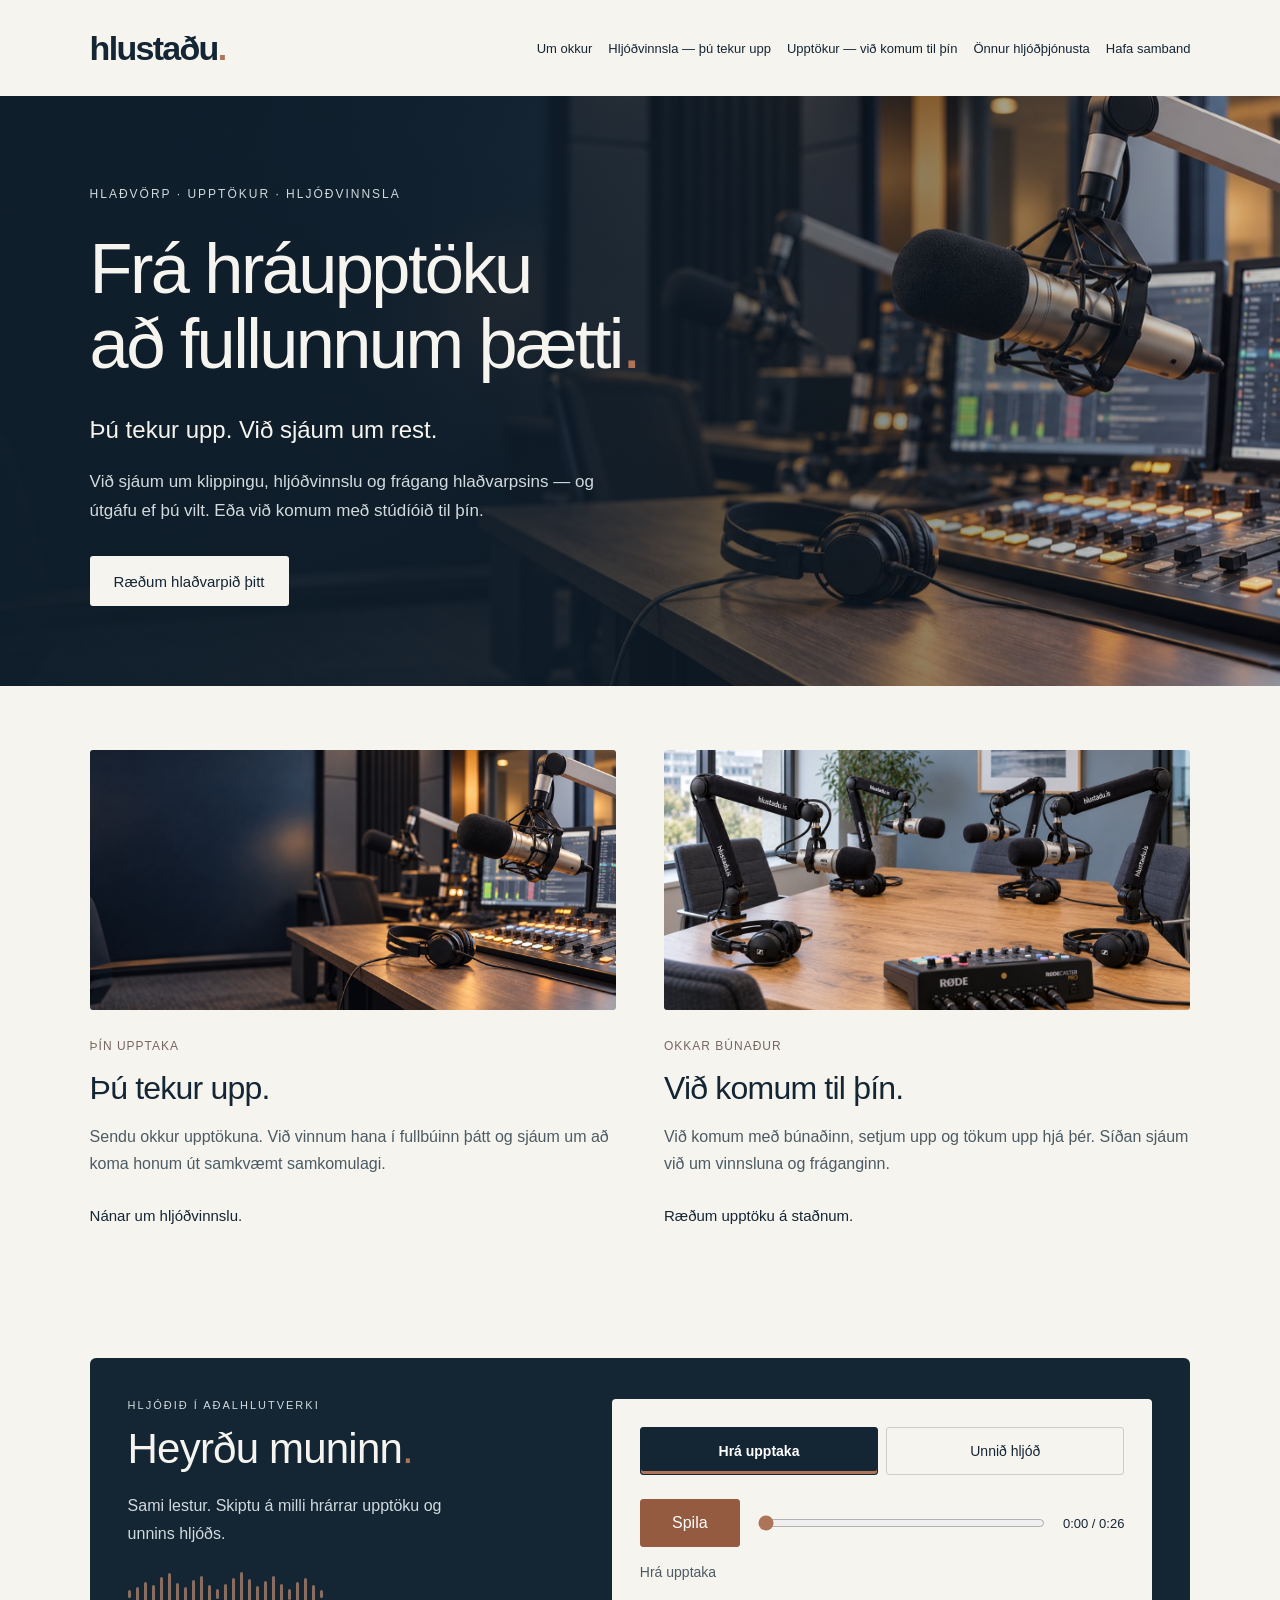
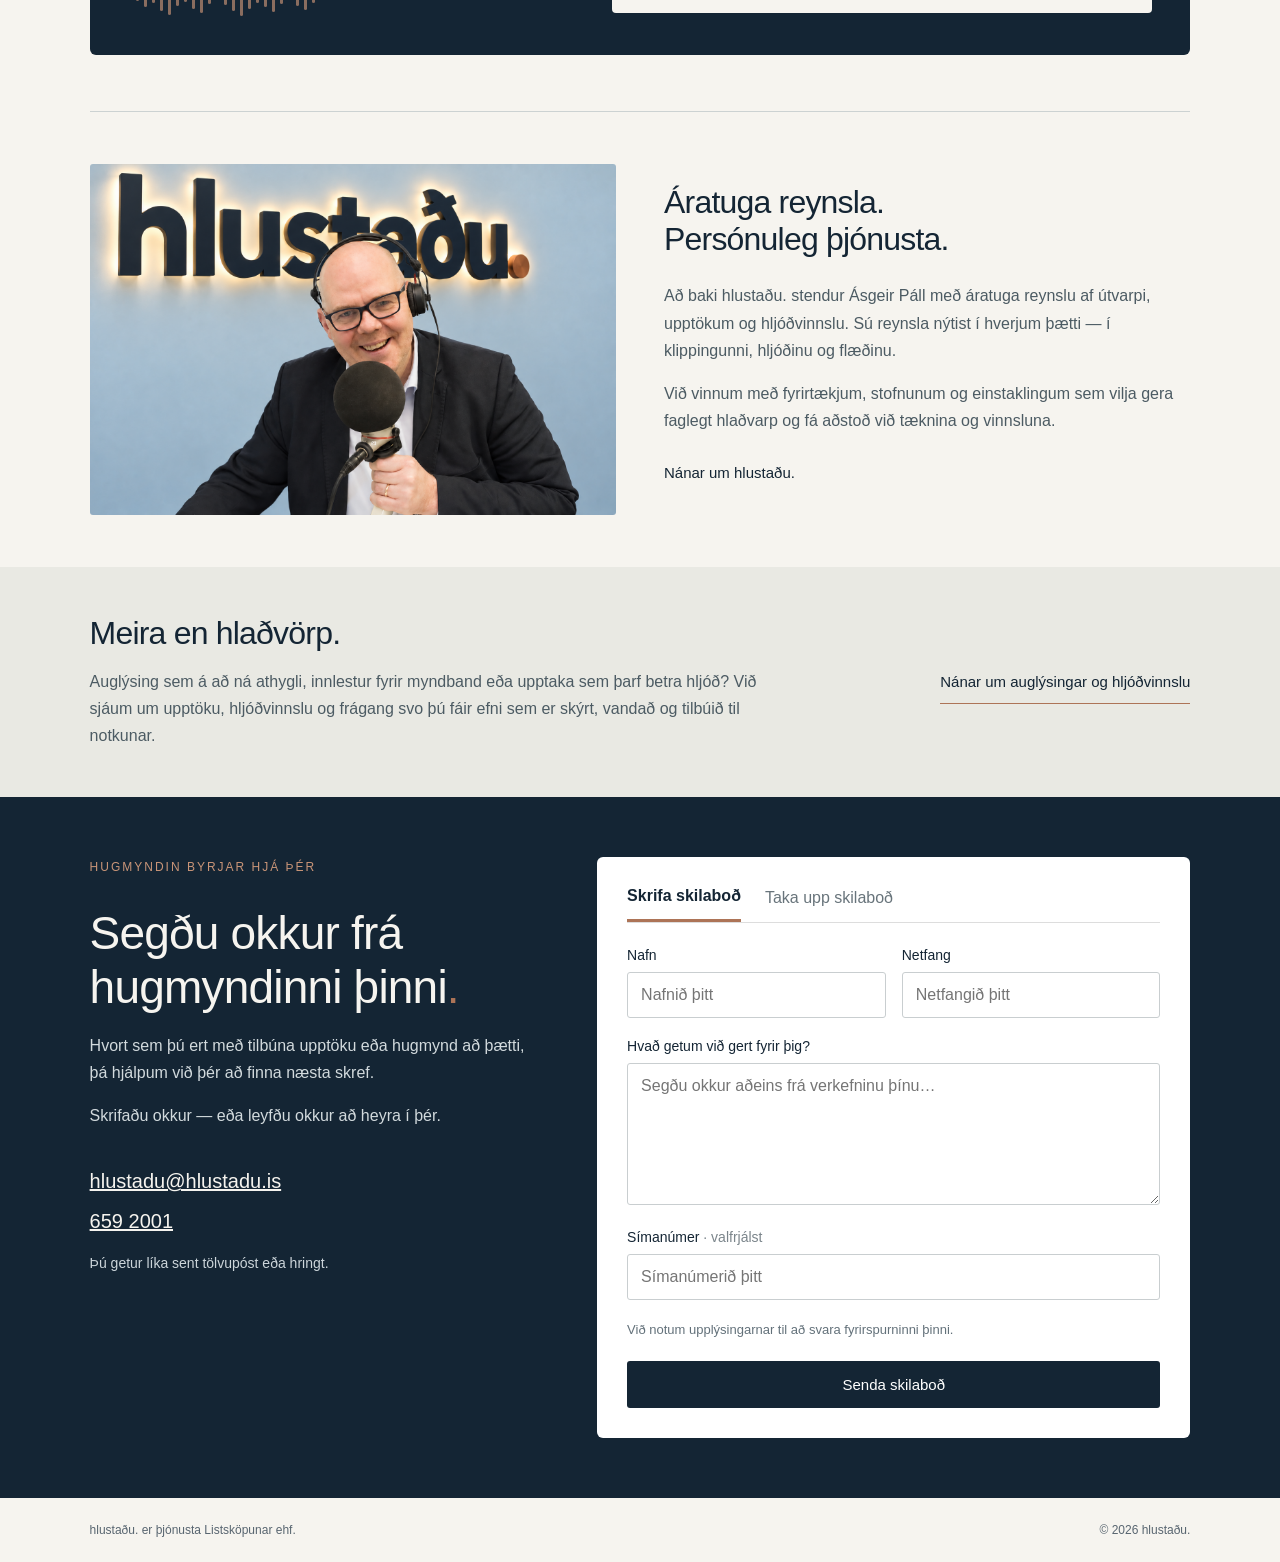
==== commit a4e769de: "Publish approved audio services page and homepage section" ====
--- a/index.html
+++ b/index.html
@@ -6,16 +6,16 @@
 <meta name="description" content="Þú tekur upp. Við sjáum um rest. Fagleg klipping, hljóðvinnsla og frágangur hlaðvarpa. Eða við komum með stúdíóið til þín.">
 <meta name="theme-color" content="#142534"><link rel="canonical" href="https://hlustadu.is/">
 <meta property="og:type" content="website"><meta property="og:locale" content="is_IS"><meta property="og:title" content="hlustaðu. — Frá hráupptöku að fullunnum þætti."><meta property="og:description" content="Þú tekur upp. Við sjáum um rest. Eða við komum með stúdíóið til þín."><meta property="og:url" content="https://hlustadu.is/"><meta property="og:image" content="https://hlustadu.is/assets/studio.jpg">
-<link rel="stylesheet" href="styles.css?v=20261007-nav2"><link rel="stylesheet" href="contact.css?v=20261007-3"><link rel="preload" as="image" href="assets/studio.jpg">
+<link rel="stylesheet" href="styles.css?v=20261007-other"><link rel="stylesheet" href="contact.css?v=20261007-3"><link rel="preload" as="image" href="assets/studio.jpg">
 <link rel="stylesheet" href="audio-demo.css?v=20261007-wave"></head>
 <body>
 <a class="skip" href="#main">Fara í efni síðunnar</a>
-<header class="header wrap"><a class="logo" href="./" aria-label="hlustaðu. — forsíða">hlustaðu<span class="dot">.</span></a><nav class="desktop-nav" aria-label="Aðalvalmynd"><a href="um-hlustadu.html">Um okkur</a><a href="thu-tekur-upp.html">Hljóðvinnsla — þú tekur upp</a><a href="vid-komum-til-thin.html">Upptökur — við komum til þín</a><a href="./#samband">Hafa samband</a></nav><details class="mobile-nav"><summary>Valmynd ☰</summary><nav aria-label="Símavalmynd"><a href="um-hlustadu.html">Um okkur</a><a href="thu-tekur-upp.html">Hljóðvinnsla — þú tekur upp</a><a href="vid-komum-til-thin.html">Upptökur — við komum til þín</a><a href="./#samband">Hafa samband</a></nav></details></header>
+<header class="header wrap"><a class="logo" href="./" aria-label="hlustaðu. — forsíða">hlustaðu<span class="dot">.</span></a><nav class="desktop-nav" aria-label="Aðalvalmynd"><a href="um-hlustadu.html">Um okkur</a><a href="thu-tekur-upp.html">Hljóðvinnsla — þú tekur upp</a><a href="vid-komum-til-thin.html">Upptökur — við komum til þín</a><a href="onnur-hljodthjonusta.html">Önnur hljóðþjónusta</a><a href="./#samband">Hafa samband</a></nav><details class="mobile-nav"><summary>Valmynd ☰</summary><nav aria-label="Símavalmynd"><a href="um-hlustadu.html">Um okkur</a><a href="thu-tekur-upp.html">Hljóðvinnsla — þú tekur upp</a><a href="vid-komum-til-thin.html">Upptökur — við komum til þín</a><a href="onnur-hljodthjonusta.html">Önnur hljóðþjónusta</a><a href="./#samband">Hafa samband</a></nav></details></header>
 <main id="main">
 <section class="hero" aria-labelledby="hero-title"><img class="hero-image" src="assets/studio.jpg" width="1600" height="900" alt="" fetchpriority="high"><div class="wrap hero-content"><p class="eyebrow">Hlaðvörp · Upptökur · Hljóðvinnsla</p><h1 id="hero-title">Frá hráupptöku<br> að fullunnum þætti<span class="dot">.</span></h1><p class="promise">Þú tekur upp. Við sjáum um rest.</p><p class="intro">Við sjáum um klippingu, hljóðvinnslu og frágang hlaðvarpsins — og útgáfu ef þú vilt. Eða við komum með stúdíóið til þín.</p><a class="cta" href="#samband">Ræðum hlaðvarpið þitt</a></div></section>
 <section class="paths wrap" id="thjonustan" aria-label="Þjónustan"><article class="path"><a class="service-link" href="thu-tekur-upp.html"><img src="assets/studio.jpg" width="1600" height="900" loading="lazy" alt="Hugmyndamynd af upptökuaðstöðu með hljóðnemum og hljóðvinnslubúnaði"><span class="number">ÞÍN UPPTAKA</span><h2>Þú tekur upp.</h2><p>Sendu okkur upptökuna. Við vinnum hana í fullbúinn þátt og sjáum um að koma honum út samkvæmt samkomulagi.</p><span class="textlink">Nánar um hljóðvinnslu.</span></a></article><article class="path"><a class="service-link" href="vid-komum-til-thin.html"><img src="assets/equipment.jpg" width="1200" height="800" loading="lazy" alt="Tölvugerð hugmyndamynd af stúdíóbúnaði með hljóðnemum á merktum örmum, upptökuborði og heyrnartólum"><span class="number">OKKAR BÚNAÐUR</span><h2>Við komum til þín.</h2><p>Við komum með búnaðinn, setjum upp og tökum upp hjá þér. Síðan sjáum við um vinnsluna og fráganginn.</p><span class="textlink">Ræðum upptöku á staðnum.</span></a></article></section>
 <section class="audio-demo wrap" id="audio-demo" aria-labelledby="audio-demo-title"><div class="audio-demo-shell"><div class="audio-demo-intro"><p class="eyebrow">HLJÓÐIÐ Í AÐALHLUTVERKI</p><h2 id="audio-demo-title">Heyrðu muninn<span class="dot">.</span></h2><p>Sami lestur. Skiptu á milli hrárrar upptöku og unnins hljóðs.</p><div class="audio-demo-wave" aria-hidden="true"><i style="--h:8px"></i><i style="--h:14px"></i><i style="--h:25px"></i><i style="--h:18px"></i><i style="--h:34px"></i><i style="--h:42px"></i><i style="--h:23px"></i><i style="--h:15px"></i><i style="--h:29px"></i><i style="--h:37px"></i><i style="--h:19px"></i><i style="--h:10px"></i><i style="--h:21px"></i><i style="--h:33px"></i><i style="--h:44px"></i><i style="--h:30px"></i><i style="--h:17px"></i><i style="--h:26px"></i><i style="--h:36px"></i><i style="--h:20px"></i><i style="--h:11px"></i><i style="--h:24px"></i><i style="--h:32px"></i><i style="--h:18px"></i><i style="--h:8px"></i></div></div><div class="audio-demo-player"><div class="audio-demo-options" role="group" aria-label="Veldu útgáfu"><button type="button" data-track="demo-raw.wav" aria-pressed="true">Hrá upptaka</button><button type="button" data-track="demo-processed.wav" aria-pressed="false">Unnið hljóð</button></div><audio preload="metadata" src="demo-raw.wav"></audio><div class="audio-demo-controls"><button type="button" data-play>Spila</button><input type="range" min="0" max="1" step="0.1" value="0" aria-label="Staða í upptöku"><span data-clock>0:00 / 0:00</span></div><p class="audio-demo-status" data-status role="status" aria-live="polite">Hrá upptaka</p></div></div></section><section class="about wrap" id="um-okkur" aria-labelledby="about-title"><a class="about-link" href="um-hlustadu.html"><img class="portrait" src="asgeir-wall-logo-large.png" style="height:auto;aspect-ratio:auto" width="1536" height="1024" loading="lazy" alt="Ásgeir Páll við hljóðnema"><div><h2 id="about-title">Áratuga reynsla.<br>Persónuleg þjónusta.</h2><p>Að baki hlustaðu. stendur Ásgeir Páll með áratuga reynslu af útvarpi, upptökum og hljóðvinnslu. Sú reynsla nýtist í hverjum þætti — í klippingunni, hljóðinu og flæðinu.</p><p>Við vinnum með fyrirtækjum, stofnunum og einstaklingum sem vilja gera faglegt hlaðvarp og fá aðstoð við tæknina og vinnsluna.</p><span class="textlink">Nánar um hlustaðu.</span></div></a></section>
-<section class="other"><div class="wrap"><h2>Vantar þig aðstoð við annað hljóð?</h2><p>Við tökum einnig að okkur hljóðvinnslu, auglýsingar og innlestur, auk ráðgjafar um upptökubúnað og uppsetningu.</p></div></section>
+<section class="other" id="onnur-thjonusta"><a class="wrap other-link" href="onnur-hljodthjonusta.html"><div><h2>Meira en hlaðvörp.</h2><p>Auglýsing sem á að ná athygli, innlestur fyrir myndband eða upptaka sem þarf betra hljóð? Við sjáum um upptöku, hljóðvinnslu og frágang svo þú fáir efni sem er skýrt, vandað og tilbúið til notkunar.</p></div><span class="textlink">Nánar um auglýsingar og hljóðvinnslu</span></a></section>
 <section class="contact" id="samband" aria-labelledby="contact-title"><div class="wrap"><div class="contact-layout contact-form"><div><p class="eyebrow">Hugmyndin byrjar hjá þér</p><h2 id="contact-title">Segðu okkur frá hugmyndinni þinni<span class="dot">.</span></h2><p>Hvort sem þú ert með tilbúna upptöku eða hugmynd að þætti, þá hjálpum við þér að finna næsta skref.</p><p>Skrifaðu okkur — eða leyfðu okkur að heyra í þér.</p><div class="links"><a href="mailto:hlustadu@hlustadu.is">hlustadu@hlustadu.is</a><br><a href="tel:+3546592001">659 2001</a><br><small>Þú getur líka sent tölvupóst eða hringt.</small></div></div><form class="card" id="contact-form"><div class="tabs"><button id="texttab" class="active" type="button" data-mode="text">Skrifa skilaboð</button><button id="voicetab" type="button" data-mode="voice">Taka upp skilaboð</button></div><div class="row"><div class="field"><label for="name">Nafn</label><input id="name" name="name" required maxlength="120" autocomplete="name" placeholder="Nafnið þitt"></div><div class="field"><label for="email">Netfang</label><input id="email" name="email" required maxlength="254" autocomplete="email" type="email" placeholder="Netfangið þitt"></div></div><div id="textpanel"><div class="field"><label for="message">Hvað getum við gert fyrir þig?</label><textarea id="message" name="message" required maxlength="5000" placeholder="Segðu okkur aðeins frá verkefninu þínu…"></textarea></div></div><div id="voicepanel" class="hidden"><div class="recorder" id="recorder"><div id="record-idle"><div class="mic">🎙</div><h2>Við hlustum.</h2><p>Taktu upp stutt skilaboð, allt að 90 sekúndur.</p><button class="record" type="button" id="record-start">Hefja upptöku</button><div class="status">Vafrinn biður um aðgang að hljóðnemanum.</div></div><div id="record-active" hidden><h2>Við erum að taka upp.</h2><p id="record-time" role="timer">0:00 / 1:30</p><button type="button" class="record" id="record-stop">Stöðva upptöku</button></div><div id="record-ready" hidden><h2>Skilaboðin þín eru tilbúin</h2><audio id="record-audio" controls preload="metadata" style="width:100%"></audio><div class="controls"><button type="button" class="record" id="record-again">Taka aftur</button><button type="button" class="record" id="record-delete">Eyða upptöku</button></div><div class="status">Ekkert hefur verið sent.</div></div></div><p class="hint">Þú getur hlustað og tekið aftur áður en þú sendir.<br>Upptakan sendist aðeins þegar þú velur „Senda skilaboð“.</p></div><div class="field"><label for="phone">Símanúmer <span style="color:#7b858b">· valfrjálst</span></label><input id="phone" name="phone" maxlength="40" autocomplete="tel" type="tel" placeholder="Símanúmerið þitt"></div><p class="hint">Við notum upplýsingarnar til að svara fyrirspurninni þinni.</p><div class="bot-field" aria-hidden="true"><label>Vefsíða<input name="website" tabindex="-1" autocomplete="off"></label></div><div id="spam-check"></div><p id="form-status" role="status" aria-live="polite"></p><button class="send" type="submit" id="contact-send">Senda skilaboð</button></form></div></div></section>
 </main><footer><div class="wrap footer-inner"><span>hlustaðu. er þjónusta Listsköpunar ehf.</span><span>© 2026 hlustaðu.</span></div></footer>
 <script>document.querySelectorAll('.mobile-nav a').forEach(function(link){link.addEventListener('click',function(){document.querySelector('.mobile-nav').open=false;});});</script>
--- a/styles.css
+++ b/styles.css
@@ -10,3 +10,5 @@
 .desktop-nav{align-items:center}.service-menu{position:relative}.service-menu summary{cursor:pointer;list-style:none;padding:12px 0;min-height:44px}.service-menu summary::-webkit-details-marker{display:none}.service-menu[open] summary{color:var(--copper)}.service-menu-links{position:absolute;top:100%;left:0;width:300px;background:var(--paper);border:1px solid #ccd2d2;border-radius:3px;padding:8px;box-shadow:0 8px 25px #14253422;z-index:20}.service-menu-links a{display:block;padding:14px;min-height:44px}.service-menu-links a:hover,.mobile-nav nav a:hover{background:#e9e9e3}@media(max-width:760px){.mobile-nav nav{width:min(300px,calc(100vw - 40px))}}
 
 .desktop-nav{gap:22px}.desktop-nav>a{display:inline-flex;align-items:center;min-height:44px}@media(min-width:761px) and (max-width:1050px){.header{gap:16px}.desktop-nav{gap:14px;font-size:12px}.header .logo{font-size:29px}}
+
+.other{padding:48px 0}.other-link{display:flex;align-items:center;gap:40px;justify-content:space-between}.other-link>div{max-width:680px}.other h2{font-size:32px;margin-bottom:16px}.other-link .textlink{flex-shrink:0;border-bottom:1px solid var(--copper)}.other-link:hover{text-decoration:none}.other-link:hover .textlink{text-decoration:underline}.desktop-nav{gap:16px;font-size:13px}@media(max-width:760px){.other{padding:36px 0}.other-link{display:block}.other h2{font-size:29px}.other-link .textlink{margin-top:18px}}@media(min-width:761px) and (max-width:1100px){.desktop-nav{gap:10px;font-size:11px}.header .logo{font-size:29px}}
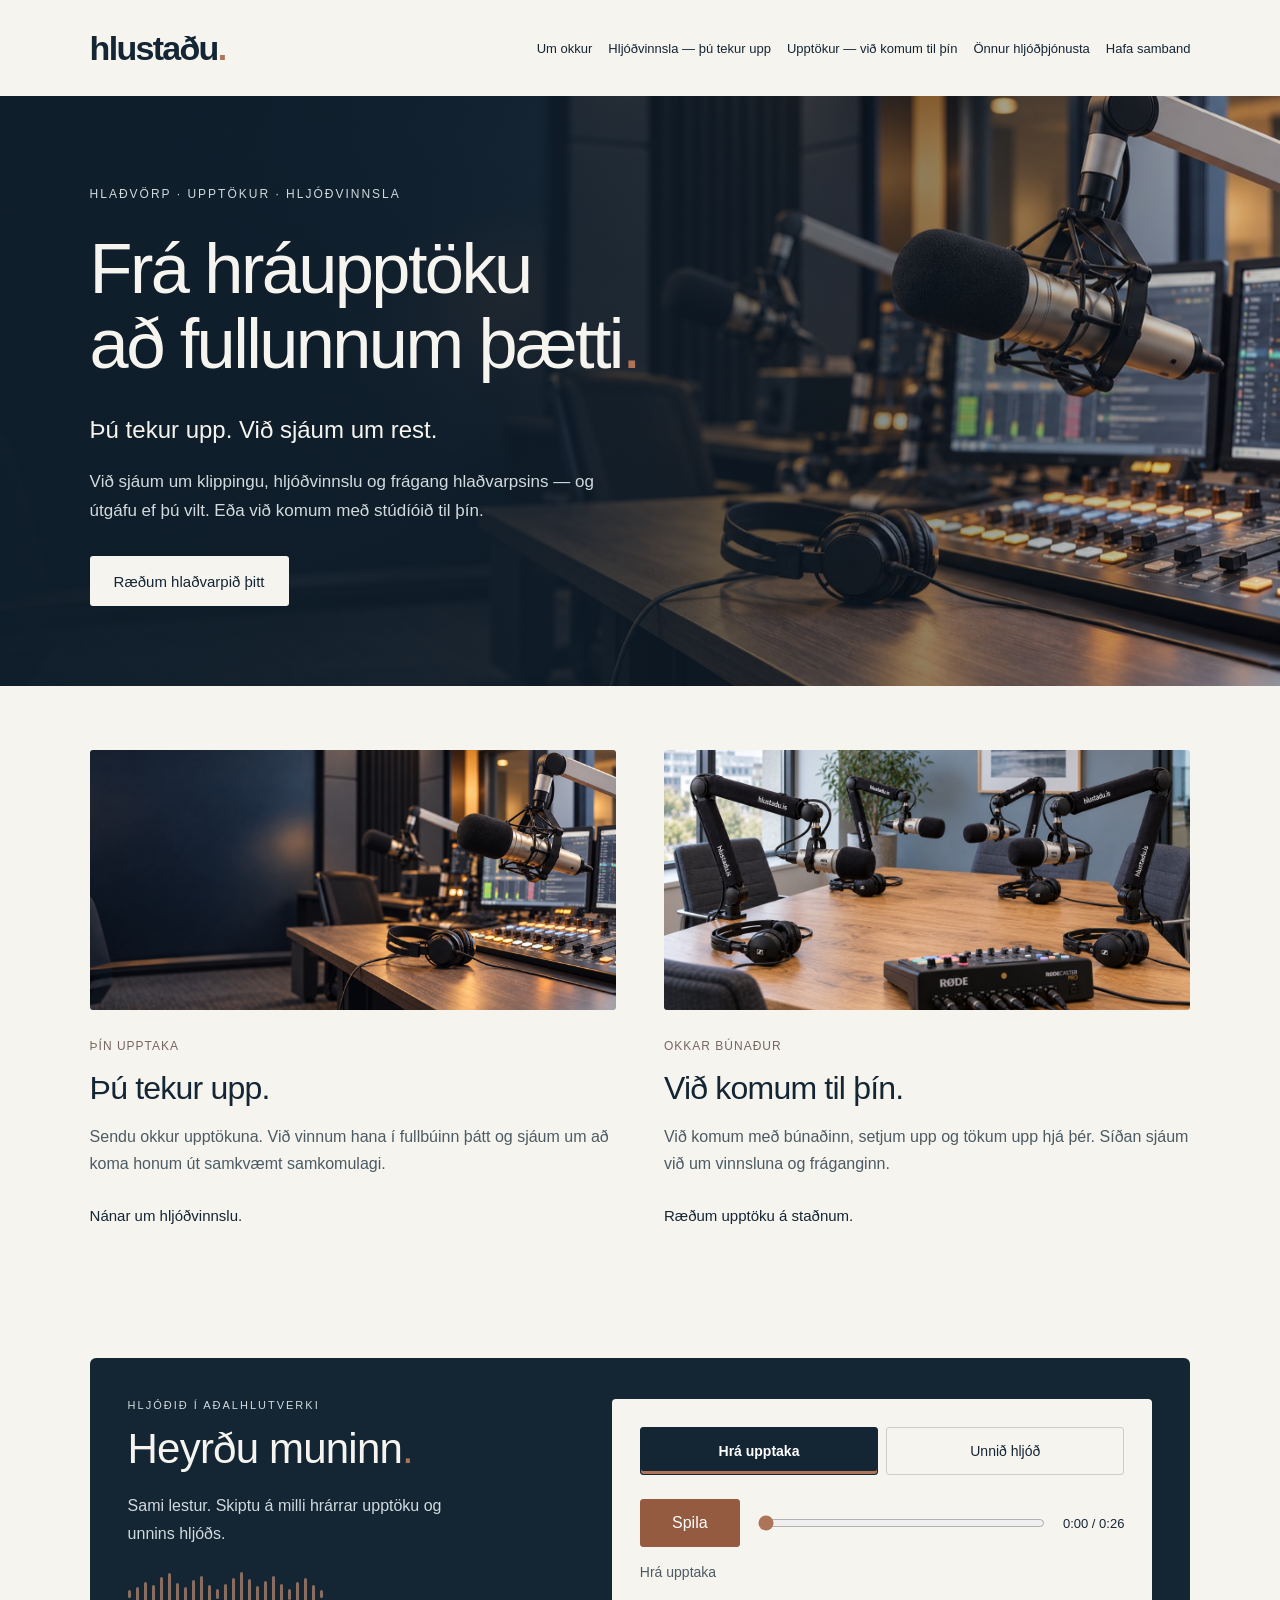
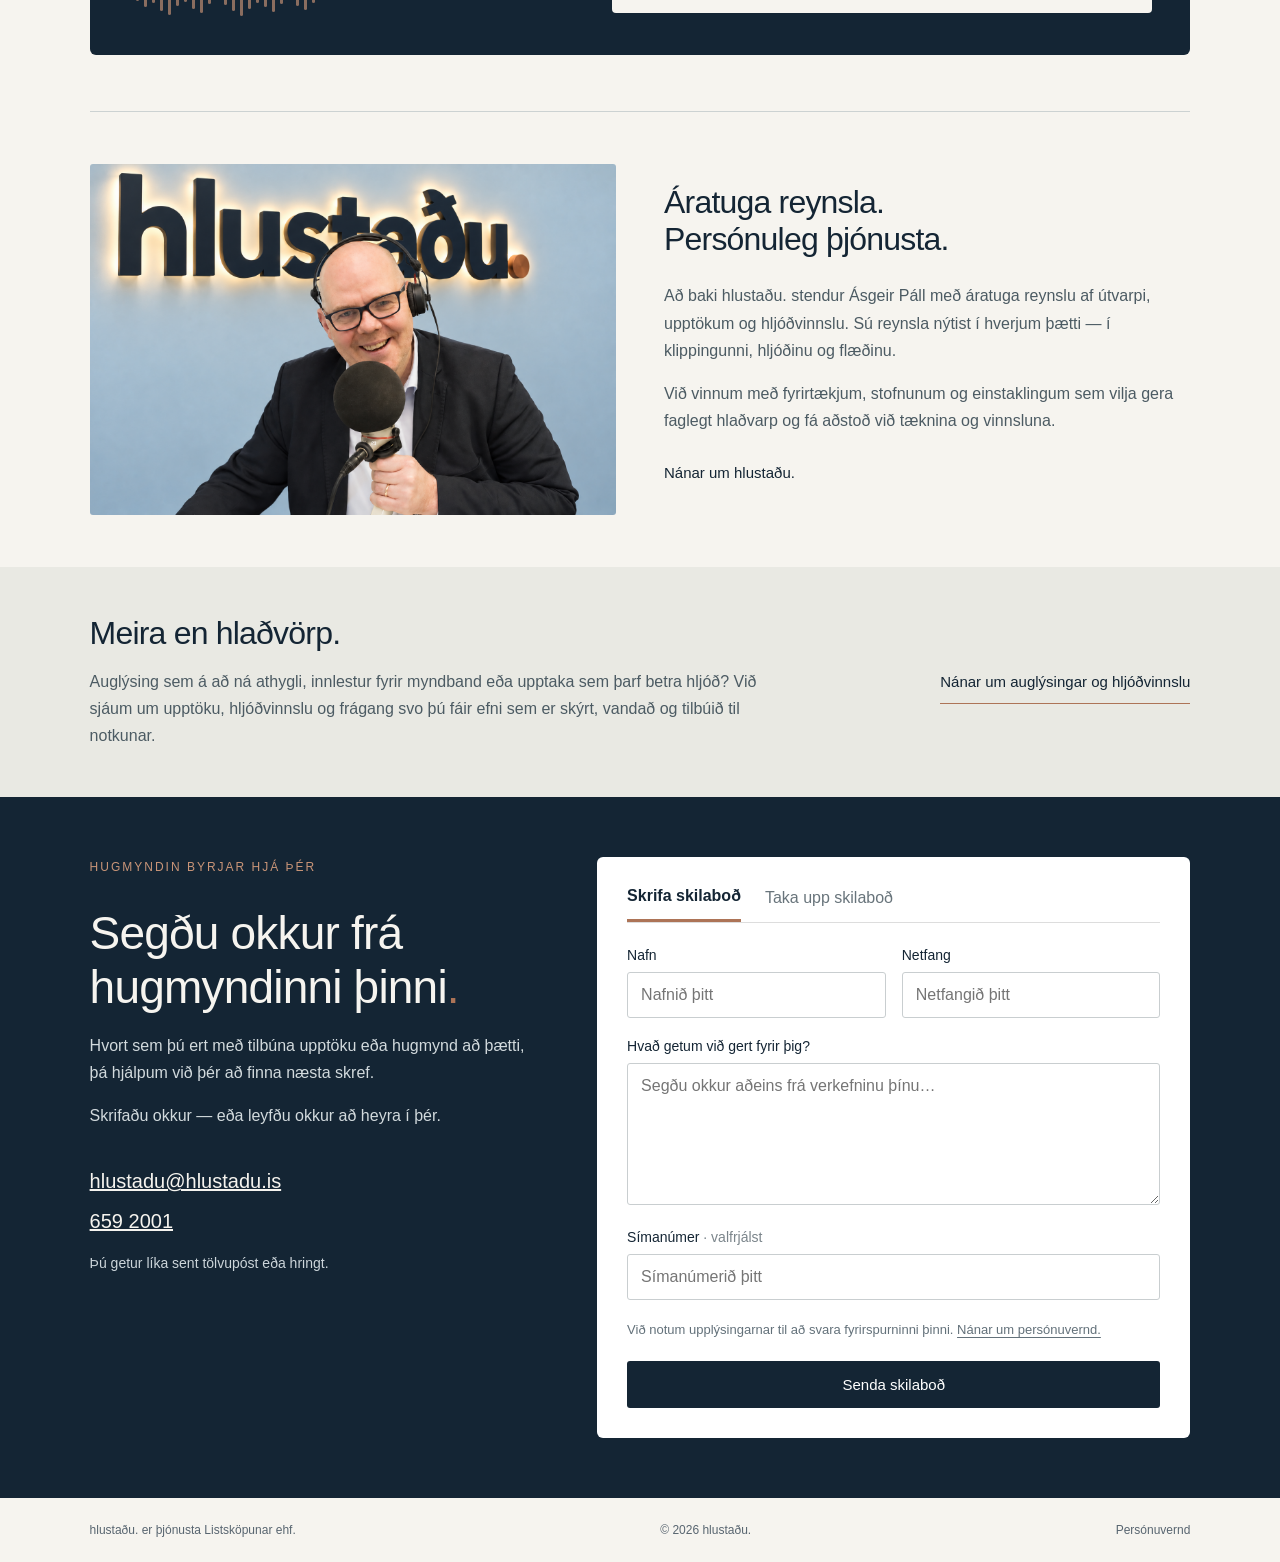
==== commit dbefd43b: "Add approved privacy page and discreet links" ====
--- a/index.html
+++ b/index.html
@@ -16,7 +16,7 @@
 <section class="paths wrap" id="thjonustan" aria-label="Þjónustan"><article class="path"><a class="service-link" href="thu-tekur-upp.html"><img src="assets/studio.jpg" width="1600" height="900" loading="lazy" alt="Hugmyndamynd af upptökuaðstöðu með hljóðnemum og hljóðvinnslubúnaði"><span class="number">ÞÍN UPPTAKA</span><h2>Þú tekur upp.</h2><p>Sendu okkur upptökuna. Við vinnum hana í fullbúinn þátt og sjáum um að koma honum út samkvæmt samkomulagi.</p><span class="textlink">Nánar um hljóðvinnslu.</span></a></article><article class="path"><a class="service-link" href="vid-komum-til-thin.html"><img src="assets/equipment.jpg" width="1200" height="800" loading="lazy" alt="Tölvugerð hugmyndamynd af stúdíóbúnaði með hljóðnemum á merktum örmum, upptökuborði og heyrnartólum"><span class="number">OKKAR BÚNAÐUR</span><h2>Við komum til þín.</h2><p>Við komum með búnaðinn, setjum upp og tökum upp hjá þér. Síðan sjáum við um vinnsluna og fráganginn.</p><span class="textlink">Ræðum upptöku á staðnum.</span></a></article></section>
 <section class="audio-demo wrap" id="audio-demo" aria-labelledby="audio-demo-title"><div class="audio-demo-shell"><div class="audio-demo-intro"><p class="eyebrow">HLJÓÐIÐ Í AÐALHLUTVERKI</p><h2 id="audio-demo-title">Heyrðu muninn<span class="dot">.</span></h2><p>Sami lestur. Skiptu á milli hrárrar upptöku og unnins hljóðs.</p><div class="audio-demo-wave" aria-hidden="true"><i style="--h:8px"></i><i style="--h:14px"></i><i style="--h:25px"></i><i style="--h:18px"></i><i style="--h:34px"></i><i style="--h:42px"></i><i style="--h:23px"></i><i style="--h:15px"></i><i style="--h:29px"></i><i style="--h:37px"></i><i style="--h:19px"></i><i style="--h:10px"></i><i style="--h:21px"></i><i style="--h:33px"></i><i style="--h:44px"></i><i style="--h:30px"></i><i style="--h:17px"></i><i style="--h:26px"></i><i style="--h:36px"></i><i style="--h:20px"></i><i style="--h:11px"></i><i style="--h:24px"></i><i style="--h:32px"></i><i style="--h:18px"></i><i style="--h:8px"></i></div></div><div class="audio-demo-player"><div class="audio-demo-options" role="group" aria-label="Veldu útgáfu"><button type="button" data-track="demo-raw.wav" aria-pressed="true">Hrá upptaka</button><button type="button" data-track="demo-processed.wav" aria-pressed="false">Unnið hljóð</button></div><audio preload="metadata" src="demo-raw.wav"></audio><div class="audio-demo-controls"><button type="button" data-play>Spila</button><input type="range" min="0" max="1" step="0.1" value="0" aria-label="Staða í upptöku"><span data-clock>0:00 / 0:00</span></div><p class="audio-demo-status" data-status role="status" aria-live="polite">Hrá upptaka</p></div></div></section><section class="about wrap" id="um-okkur" aria-labelledby="about-title"><a class="about-link" href="um-hlustadu.html"><img class="portrait" src="asgeir-wall-logo-large.png" style="height:auto;aspect-ratio:auto" width="1536" height="1024" loading="lazy" alt="Ásgeir Páll við hljóðnema"><div><h2 id="about-title">Áratuga reynsla.<br>Persónuleg þjónusta.</h2><p>Að baki hlustaðu. stendur Ásgeir Páll með áratuga reynslu af útvarpi, upptökum og hljóðvinnslu. Sú reynsla nýtist í hverjum þætti — í klippingunni, hljóðinu og flæðinu.</p><p>Við vinnum með fyrirtækjum, stofnunum og einstaklingum sem vilja gera faglegt hlaðvarp og fá aðstoð við tæknina og vinnsluna.</p><span class="textlink">Nánar um hlustaðu.</span></div></a></section>
 <section class="other" id="onnur-thjonusta"><a class="wrap other-link" href="onnur-hljodthjonusta.html"><div><h2>Meira en hlaðvörp.</h2><p>Auglýsing sem á að ná athygli, innlestur fyrir myndband eða upptaka sem þarf betra hljóð? Við sjáum um upptöku, hljóðvinnslu og frágang svo þú fáir efni sem er skýrt, vandað og tilbúið til notkunar.</p></div><span class="textlink">Nánar um auglýsingar og hljóðvinnslu</span></a></section>
-<section class="contact" id="samband" aria-labelledby="contact-title"><div class="wrap"><div class="contact-layout contact-form"><div><p class="eyebrow">Hugmyndin byrjar hjá þér</p><h2 id="contact-title">Segðu okkur frá hugmyndinni þinni<span class="dot">.</span></h2><p>Hvort sem þú ert með tilbúna upptöku eða hugmynd að þætti, þá hjálpum við þér að finna næsta skref.</p><p>Skrifaðu okkur — eða leyfðu okkur að heyra í þér.</p><div class="links"><a href="mailto:hlustadu@hlustadu.is">hlustadu@hlustadu.is</a><br><a href="tel:+3546592001">659 2001</a><br><small>Þú getur líka sent tölvupóst eða hringt.</small></div></div><form class="card" id="contact-form"><div class="tabs"><button id="texttab" class="active" type="button" data-mode="text">Skrifa skilaboð</button><button id="voicetab" type="button" data-mode="voice">Taka upp skilaboð</button></div><div class="row"><div class="field"><label for="name">Nafn</label><input id="name" name="name" required maxlength="120" autocomplete="name" placeholder="Nafnið þitt"></div><div class="field"><label for="email">Netfang</label><input id="email" name="email" required maxlength="254" autocomplete="email" type="email" placeholder="Netfangið þitt"></div></div><div id="textpanel"><div class="field"><label for="message">Hvað getum við gert fyrir þig?</label><textarea id="message" name="message" required maxlength="5000" placeholder="Segðu okkur aðeins frá verkefninu þínu…"></textarea></div></div><div id="voicepanel" class="hidden"><div class="recorder" id="recorder"><div id="record-idle"><div class="mic">🎙</div><h2>Við hlustum.</h2><p>Taktu upp stutt skilaboð, allt að 90 sekúndur.</p><button class="record" type="button" id="record-start">Hefja upptöku</button><div class="status">Vafrinn biður um aðgang að hljóðnemanum.</div></div><div id="record-active" hidden><h2>Við erum að taka upp.</h2><p id="record-time" role="timer">0:00 / 1:30</p><button type="button" class="record" id="record-stop">Stöðva upptöku</button></div><div id="record-ready" hidden><h2>Skilaboðin þín eru tilbúin</h2><audio id="record-audio" controls preload="metadata" style="width:100%"></audio><div class="controls"><button type="button" class="record" id="record-again">Taka aftur</button><button type="button" class="record" id="record-delete">Eyða upptöku</button></div><div class="status">Ekkert hefur verið sent.</div></div></div><p class="hint">Þú getur hlustað og tekið aftur áður en þú sendir.<br>Upptakan sendist aðeins þegar þú velur „Senda skilaboð“.</p></div><div class="field"><label for="phone">Símanúmer <span style="color:#7b858b">· valfrjálst</span></label><input id="phone" name="phone" maxlength="40" autocomplete="tel" type="tel" placeholder="Símanúmerið þitt"></div><p class="hint">Við notum upplýsingarnar til að svara fyrirspurninni þinni.</p><div class="bot-field" aria-hidden="true"><label>Vefsíða<input name="website" tabindex="-1" autocomplete="off"></label></div><div id="spam-check"></div><p id="form-status" role="status" aria-live="polite"></p><button class="send" type="submit" id="contact-send">Senda skilaboð</button></form></div></div></section>
-</main><footer><div class="wrap footer-inner"><span>hlustaðu. er þjónusta Listsköpunar ehf.</span><span>© 2026 hlustaðu.</span></div></footer>
+<section class="contact" id="samband" aria-labelledby="contact-title"><div class="wrap"><div class="contact-layout contact-form"><div><p class="eyebrow">Hugmyndin byrjar hjá þér</p><h2 id="contact-title">Segðu okkur frá hugmyndinni þinni<span class="dot">.</span></h2><p>Hvort sem þú ert með tilbúna upptöku eða hugmynd að þætti, þá hjálpum við þér að finna næsta skref.</p><p>Skrifaðu okkur — eða leyfðu okkur að heyra í þér.</p><div class="links"><a href="mailto:hlustadu@hlustadu.is">hlustadu@hlustadu.is</a><br><a href="tel:+3546592001">659 2001</a><br><small>Þú getur líka sent tölvupóst eða hringt.</small></div></div><form class="card" id="contact-form"><div class="tabs"><button id="texttab" class="active" type="button" data-mode="text">Skrifa skilaboð</button><button id="voicetab" type="button" data-mode="voice">Taka upp skilaboð</button></div><div class="row"><div class="field"><label for="name">Nafn</label><input id="name" name="name" required maxlength="120" autocomplete="name" placeholder="Nafnið þitt"></div><div class="field"><label for="email">Netfang</label><input id="email" name="email" required maxlength="254" autocomplete="email" type="email" placeholder="Netfangið þitt"></div></div><div id="textpanel"><div class="field"><label for="message">Hvað getum við gert fyrir þig?</label><textarea id="message" name="message" required maxlength="5000" placeholder="Segðu okkur aðeins frá verkefninu þínu…"></textarea></div></div><div id="voicepanel" class="hidden"><div class="recorder" id="recorder"><div id="record-idle"><div class="mic">🎙</div><h2>Við hlustum.</h2><p>Taktu upp stutt skilaboð, allt að 90 sekúndur.</p><button class="record" type="button" id="record-start">Hefja upptöku</button><div class="status">Vafrinn biður um aðgang að hljóðnemanum.</div></div><div id="record-active" hidden><h2>Við erum að taka upp.</h2><p id="record-time" role="timer">0:00 / 1:30</p><button type="button" class="record" id="record-stop">Stöðva upptöku</button></div><div id="record-ready" hidden><h2>Skilaboðin þín eru tilbúin</h2><audio id="record-audio" controls preload="metadata" style="width:100%"></audio><div class="controls"><button type="button" class="record" id="record-again">Taka aftur</button><button type="button" class="record" id="record-delete">Eyða upptöku</button></div><div class="status">Ekkert hefur verið sent.</div></div></div><p class="hint">Þú getur hlustað og tekið aftur áður en þú sendir.<br>Upptakan sendist aðeins þegar þú velur „Senda skilaboð“.</p></div><div class="field"><label for="phone">Símanúmer <span style="color:#7b858b">· valfrjálst</span></label><input id="phone" name="phone" maxlength="40" autocomplete="tel" type="tel" placeholder="Símanúmerið þitt"></div><p class="hint">Við notum upplýsingarnar til að svara fyrirspurninni þinni. <a href="personuvernd.html" style="text-decoration:underline;text-underline-offset:3px">Nánar um persónuvernd.</a></p><div class="bot-field" aria-hidden="true"><label>Vefsíða<input name="website" tabindex="-1" autocomplete="off"></label></div><div id="spam-check"></div><p id="form-status" role="status" aria-live="polite"></p><button class="send" type="submit" id="contact-send">Senda skilaboð</button></form></div></div></section>
+</main><footer><div class="wrap footer-inner"><span>hlustaðu. er þjónusta Listsköpunar ehf.</span><span>© 2026 hlustaðu.</span><a href="personuvernd.html">Persónuvernd</a></div></footer>
 <script>document.querySelectorAll('.mobile-nav a').forEach(function(link){link.addEventListener('click',function(){document.querySelector('.mobile-nav').open=false;});});</script>
 <script src="contact-config.js"></script><script src="contact.js?v=20261007-3" defer></script><script src="audio-demo.js" defer></script></body></html>
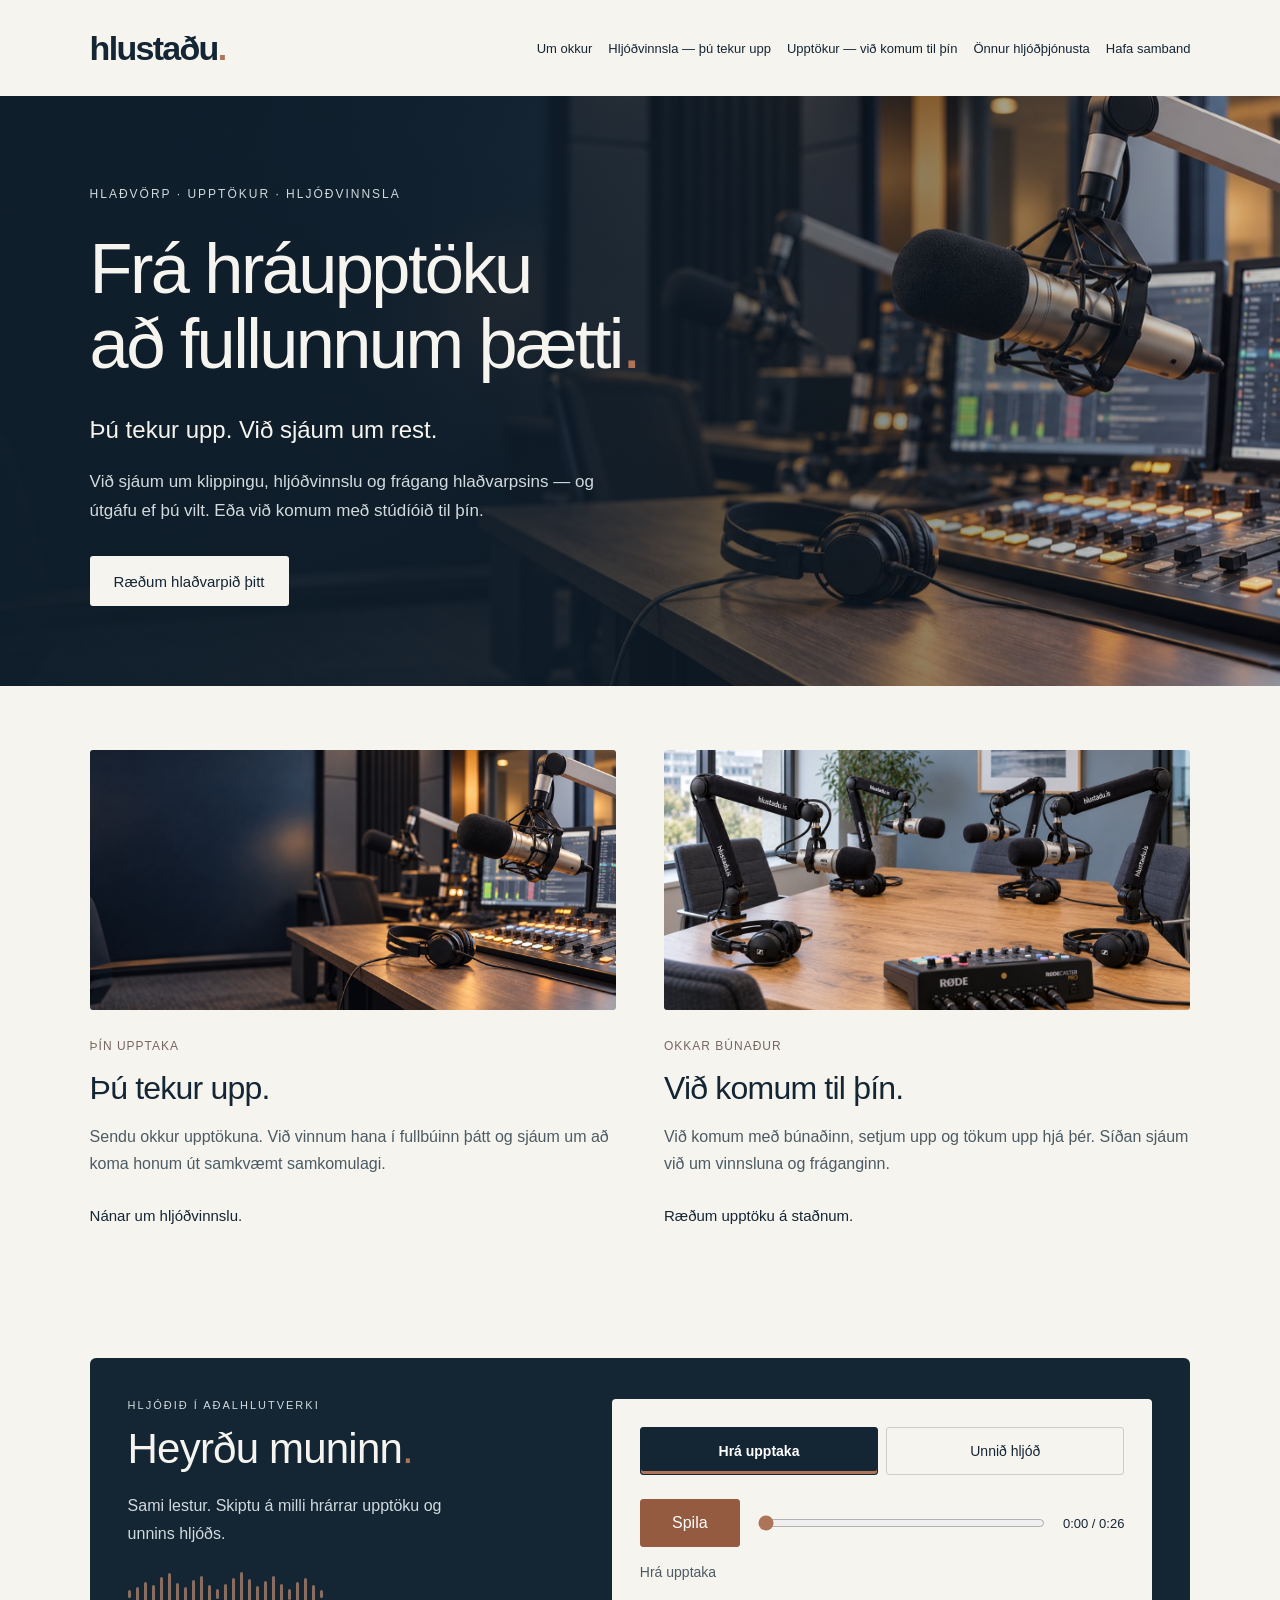
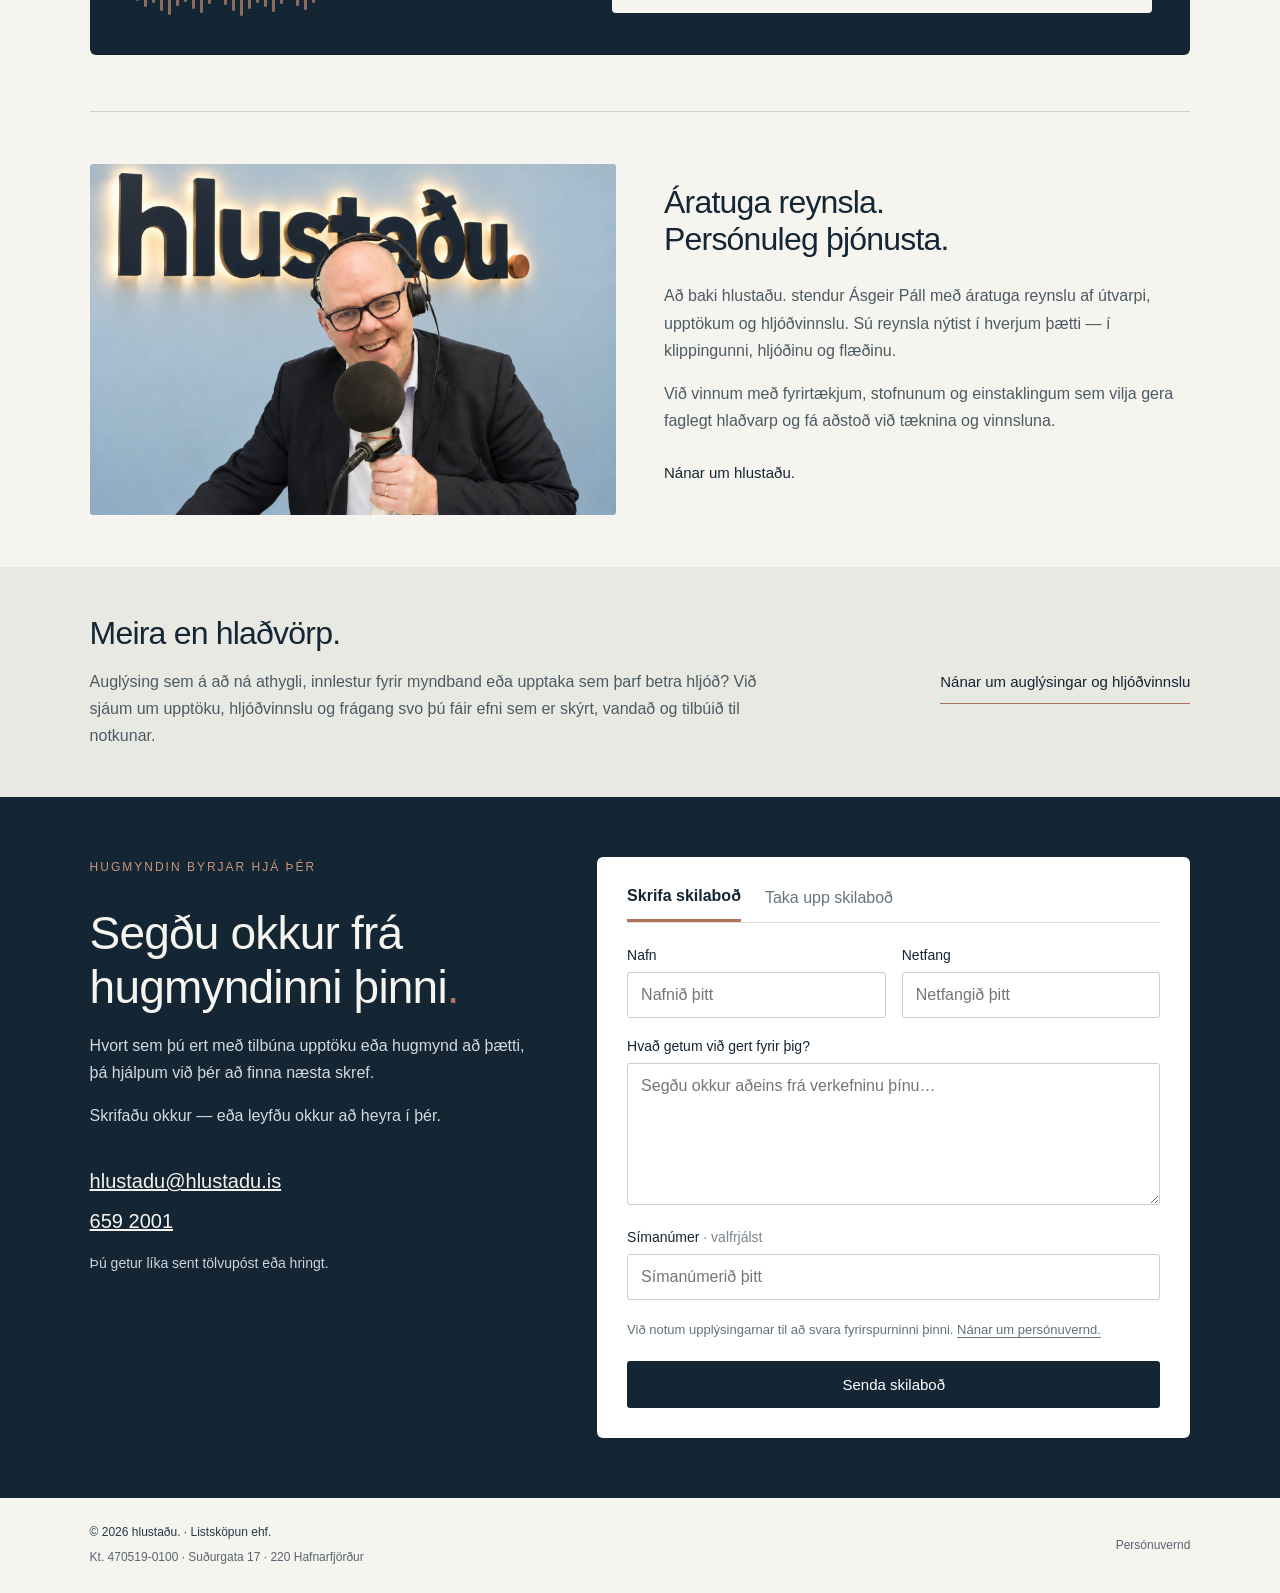
==== commit d01034d9: "Add company registration and address to site footer" ====
--- a/index.html
+++ b/index.html
@@ -6,7 +6,7 @@
 <meta name="description" content="Þú tekur upp. Við sjáum um rest. Fagleg klipping, hljóðvinnsla og frágangur hlaðvarpa. Eða við komum með stúdíóið til þín.">
 <meta name="theme-color" content="#142534"><link rel="canonical" href="https://hlustadu.is/">
 <meta property="og:type" content="website"><meta property="og:locale" content="is_IS"><meta property="og:title" content="hlustaðu. — Frá hráupptöku að fullunnum þætti."><meta property="og:description" content="Þú tekur upp. Við sjáum um rest. Eða við komum með stúdíóið til þín."><meta property="og:url" content="https://hlustadu.is/"><meta property="og:image" content="https://hlustadu.is/assets/studio.jpg">
-<link rel="stylesheet" href="styles.css?v=20261007-other"><link rel="stylesheet" href="contact.css?v=20261007-3"><link rel="preload" as="image" href="assets/studio.jpg">
+<link rel="stylesheet" href="styles.css?v=20261008-company"><link rel="stylesheet" href="contact.css?v=20261007-3"><link rel="preload" as="image" href="assets/studio.jpg">
 <link rel="stylesheet" href="audio-demo.css?v=20261007-wave"></head>
 <body>
 <a class="skip" href="#main">Fara í efni síðunnar</a>
@@ -17,6 +17,6 @@
 <section class="audio-demo wrap" id="audio-demo" aria-labelledby="audio-demo-title"><div class="audio-demo-shell"><div class="audio-demo-intro"><p class="eyebrow">HLJÓÐIÐ Í AÐALHLUTVERKI</p><h2 id="audio-demo-title">Heyrðu muninn<span class="dot">.</span></h2><p>Sami lestur. Skiptu á milli hrárrar upptöku og unnins hljóðs.</p><div class="audio-demo-wave" aria-hidden="true"><i style="--h:8px"></i><i style="--h:14px"></i><i style="--h:25px"></i><i style="--h:18px"></i><i style="--h:34px"></i><i style="--h:42px"></i><i style="--h:23px"></i><i style="--h:15px"></i><i style="--h:29px"></i><i style="--h:37px"></i><i style="--h:19px"></i><i style="--h:10px"></i><i style="--h:21px"></i><i style="--h:33px"></i><i style="--h:44px"></i><i style="--h:30px"></i><i style="--h:17px"></i><i style="--h:26px"></i><i style="--h:36px"></i><i style="--h:20px"></i><i style="--h:11px"></i><i style="--h:24px"></i><i style="--h:32px"></i><i style="--h:18px"></i><i style="--h:8px"></i></div></div><div class="audio-demo-player"><div class="audio-demo-options" role="group" aria-label="Veldu útgáfu"><button type="button" data-track="demo-raw.wav" aria-pressed="true">Hrá upptaka</button><button type="button" data-track="demo-processed.wav" aria-pressed="false">Unnið hljóð</button></div><audio preload="metadata" src="demo-raw.wav"></audio><div class="audio-demo-controls"><button type="button" data-play>Spila</button><input type="range" min="0" max="1" step="0.1" value="0" aria-label="Staða í upptöku"><span data-clock>0:00 / 0:00</span></div><p class="audio-demo-status" data-status role="status" aria-live="polite">Hrá upptaka</p></div></div></section><section class="about wrap" id="um-okkur" aria-labelledby="about-title"><a class="about-link" href="um-hlustadu.html"><img class="portrait" src="asgeir-wall-logo-large.png" style="height:auto;aspect-ratio:auto" width="1536" height="1024" loading="lazy" alt="Ásgeir Páll við hljóðnema"><div><h2 id="about-title">Áratuga reynsla.<br>Persónuleg þjónusta.</h2><p>Að baki hlustaðu. stendur Ásgeir Páll með áratuga reynslu af útvarpi, upptökum og hljóðvinnslu. Sú reynsla nýtist í hverjum þætti — í klippingunni, hljóðinu og flæðinu.</p><p>Við vinnum með fyrirtækjum, stofnunum og einstaklingum sem vilja gera faglegt hlaðvarp og fá aðstoð við tæknina og vinnsluna.</p><span class="textlink">Nánar um hlustaðu.</span></div></a></section>
 <section class="other" id="onnur-thjonusta"><a class="wrap other-link" href="onnur-hljodthjonusta.html"><div><h2>Meira en hlaðvörp.</h2><p>Auglýsing sem á að ná athygli, innlestur fyrir myndband eða upptaka sem þarf betra hljóð? Við sjáum um upptöku, hljóðvinnslu og frágang svo þú fáir efni sem er skýrt, vandað og tilbúið til notkunar.</p></div><span class="textlink">Nánar um auglýsingar og hljóðvinnslu</span></a></section>
 <section class="contact" id="samband" aria-labelledby="contact-title"><div class="wrap"><div class="contact-layout contact-form"><div><p class="eyebrow">Hugmyndin byrjar hjá þér</p><h2 id="contact-title">Segðu okkur frá hugmyndinni þinni<span class="dot">.</span></h2><p>Hvort sem þú ert með tilbúna upptöku eða hugmynd að þætti, þá hjálpum við þér að finna næsta skref.</p><p>Skrifaðu okkur — eða leyfðu okkur að heyra í þér.</p><div class="links"><a href="mailto:hlustadu@hlustadu.is">hlustadu@hlustadu.is</a><br><a href="tel:+3546592001">659 2001</a><br><small>Þú getur líka sent tölvupóst eða hringt.</small></div></div><form class="card" id="contact-form"><div class="tabs"><button id="texttab" class="active" type="button" data-mode="text">Skrifa skilaboð</button><button id="voicetab" type="button" data-mode="voice">Taka upp skilaboð</button></div><div class="row"><div class="field"><label for="name">Nafn</label><input id="name" name="name" required maxlength="120" autocomplete="name" placeholder="Nafnið þitt"></div><div class="field"><label for="email">Netfang</label><input id="email" name="email" required maxlength="254" autocomplete="email" type="email" placeholder="Netfangið þitt"></div></div><div id="textpanel"><div class="field"><label for="message">Hvað getum við gert fyrir þig?</label><textarea id="message" name="message" required maxlength="5000" placeholder="Segðu okkur aðeins frá verkefninu þínu…"></textarea></div></div><div id="voicepanel" class="hidden"><div class="recorder" id="recorder"><div id="record-idle"><div class="mic">🎙</div><h2>Við hlustum.</h2><p>Taktu upp stutt skilaboð, allt að 90 sekúndur.</p><button class="record" type="button" id="record-start">Hefja upptöku</button><div class="status">Vafrinn biður um aðgang að hljóðnemanum.</div></div><div id="record-active" hidden><h2>Við erum að taka upp.</h2><p id="record-time" role="timer">0:00 / 1:30</p><button type="button" class="record" id="record-stop">Stöðva upptöku</button></div><div id="record-ready" hidden><h2>Skilaboðin þín eru tilbúin</h2><audio id="record-audio" controls preload="metadata" style="width:100%"></audio><div class="controls"><button type="button" class="record" id="record-again">Taka aftur</button><button type="button" class="record" id="record-delete">Eyða upptöku</button></div><div class="status">Ekkert hefur verið sent.</div></div></div><p class="hint">Þú getur hlustað og tekið aftur áður en þú sendir.<br>Upptakan sendist aðeins þegar þú velur „Senda skilaboð“.</p></div><div class="field"><label for="phone">Símanúmer <span style="color:#7b858b">· valfrjálst</span></label><input id="phone" name="phone" maxlength="40" autocomplete="tel" type="tel" placeholder="Símanúmerið þitt"></div><p class="hint">Við notum upplýsingarnar til að svara fyrirspurninni þinni. <a href="personuvernd.html" style="text-decoration:underline;text-underline-offset:3px">Nánar um persónuvernd.</a></p><div class="bot-field" aria-hidden="true"><label>Vefsíða<input name="website" tabindex="-1" autocomplete="off"></label></div><div id="spam-check"></div><p id="form-status" role="status" aria-live="polite"></p><button class="send" type="submit" id="contact-send">Senda skilaboð</button></form></div></div></section>
-</main><footer><div class="wrap footer-inner"><span>hlustaðu. er þjónusta Listsköpunar ehf.</span><span>© 2026 hlustaðu.</span><a href="personuvernd.html">Persónuvernd</a></div></footer>
+</main><footer><div class="wrap footer-inner"><div class="footer-company"><span class="footer-company-name">© 2026 hlustaðu. · Listsköpun ehf.</span><span>Kt. 470519-0100 · Suðurgata 17 · 220 Hafnarfjörður</span></div><a href="personuvernd.html">Persónuvernd</a></div></footer>
 <script>document.querySelectorAll('.mobile-nav a').forEach(function(link){link.addEventListener('click',function(){document.querySelector('.mobile-nav').open=false;});});</script>
 <script src="contact-config.js"></script><script src="contact.js?v=20261007-3" defer></script><script src="audio-demo.js" defer></script></body></html>
--- a/styles.css
+++ b/styles.css
@@ -12,3 +12,6 @@
 .desktop-nav{gap:22px}.desktop-nav>a{display:inline-flex;align-items:center;min-height:44px}@media(min-width:761px) and (max-width:1050px){.header{gap:16px}.desktop-nav{gap:14px;font-size:12px}.header .logo{font-size:29px}}
 
 .other{padding:48px 0}.other-link{display:flex;align-items:center;gap:40px;justify-content:space-between}.other-link>div{max-width:680px}.other h2{font-size:32px;margin-bottom:16px}.other-link .textlink{flex-shrink:0;border-bottom:1px solid var(--copper)}.other-link:hover{text-decoration:none}.other-link:hover .textlink{text-decoration:underline}.desktop-nav{gap:16px;font-size:13px}@media(max-width:760px){.other{padding:36px 0}.other-link{display:block}.other h2{font-size:29px}.other-link .textlink{margin-top:18px}}@media(min-width:761px) and (max-width:1100px){.desktop-nav{gap:10px;font-size:11px}.header .logo{font-size:29px}}
+
+/* Rekstraraðili í síðufæti */
+.footer-inner{align-items:center}.footer-company{display:flex;flex-direction:column;gap:6px;line-height:1.6}.footer-company-name{color:#263947}.footer-inner>a{padding:8px 0}@media(max-width:760px){.footer-inner{flex-direction:column;align-items:flex-start;gap:12px}.footer-company{max-width:100%}}
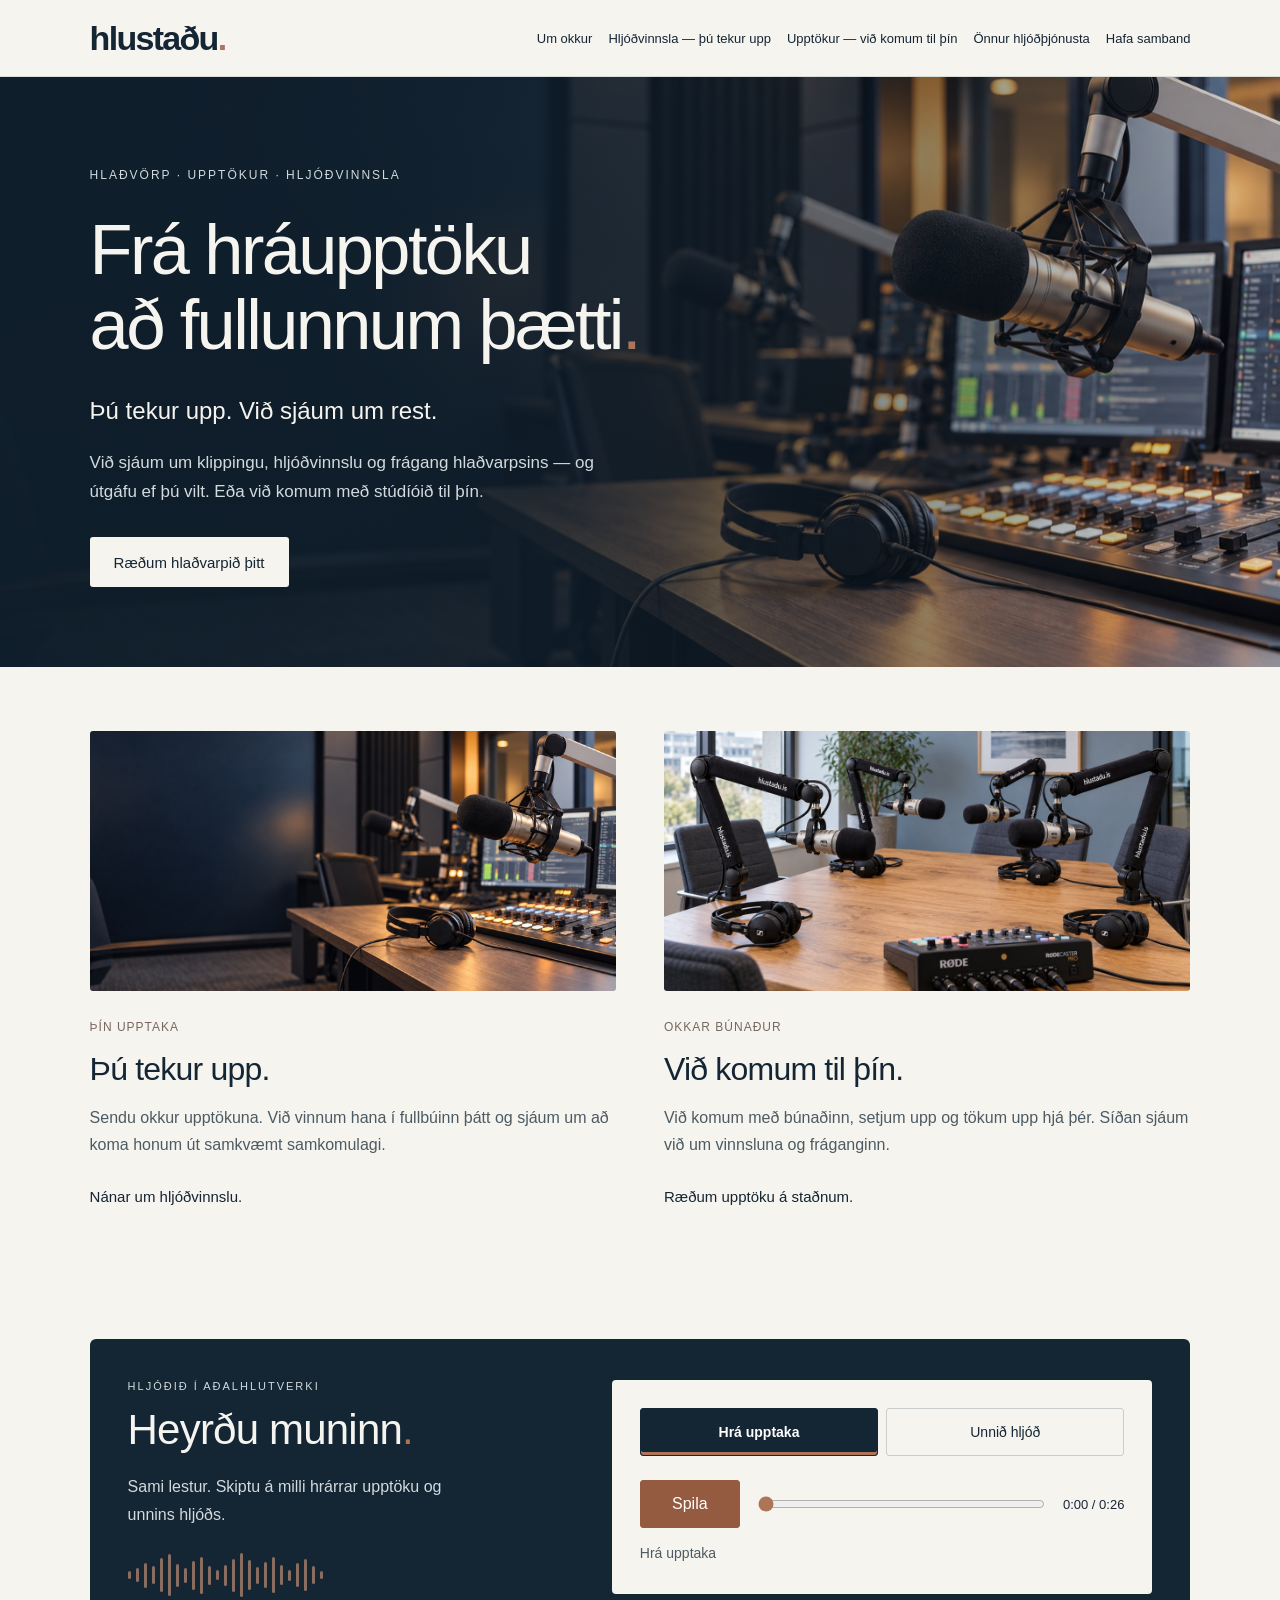
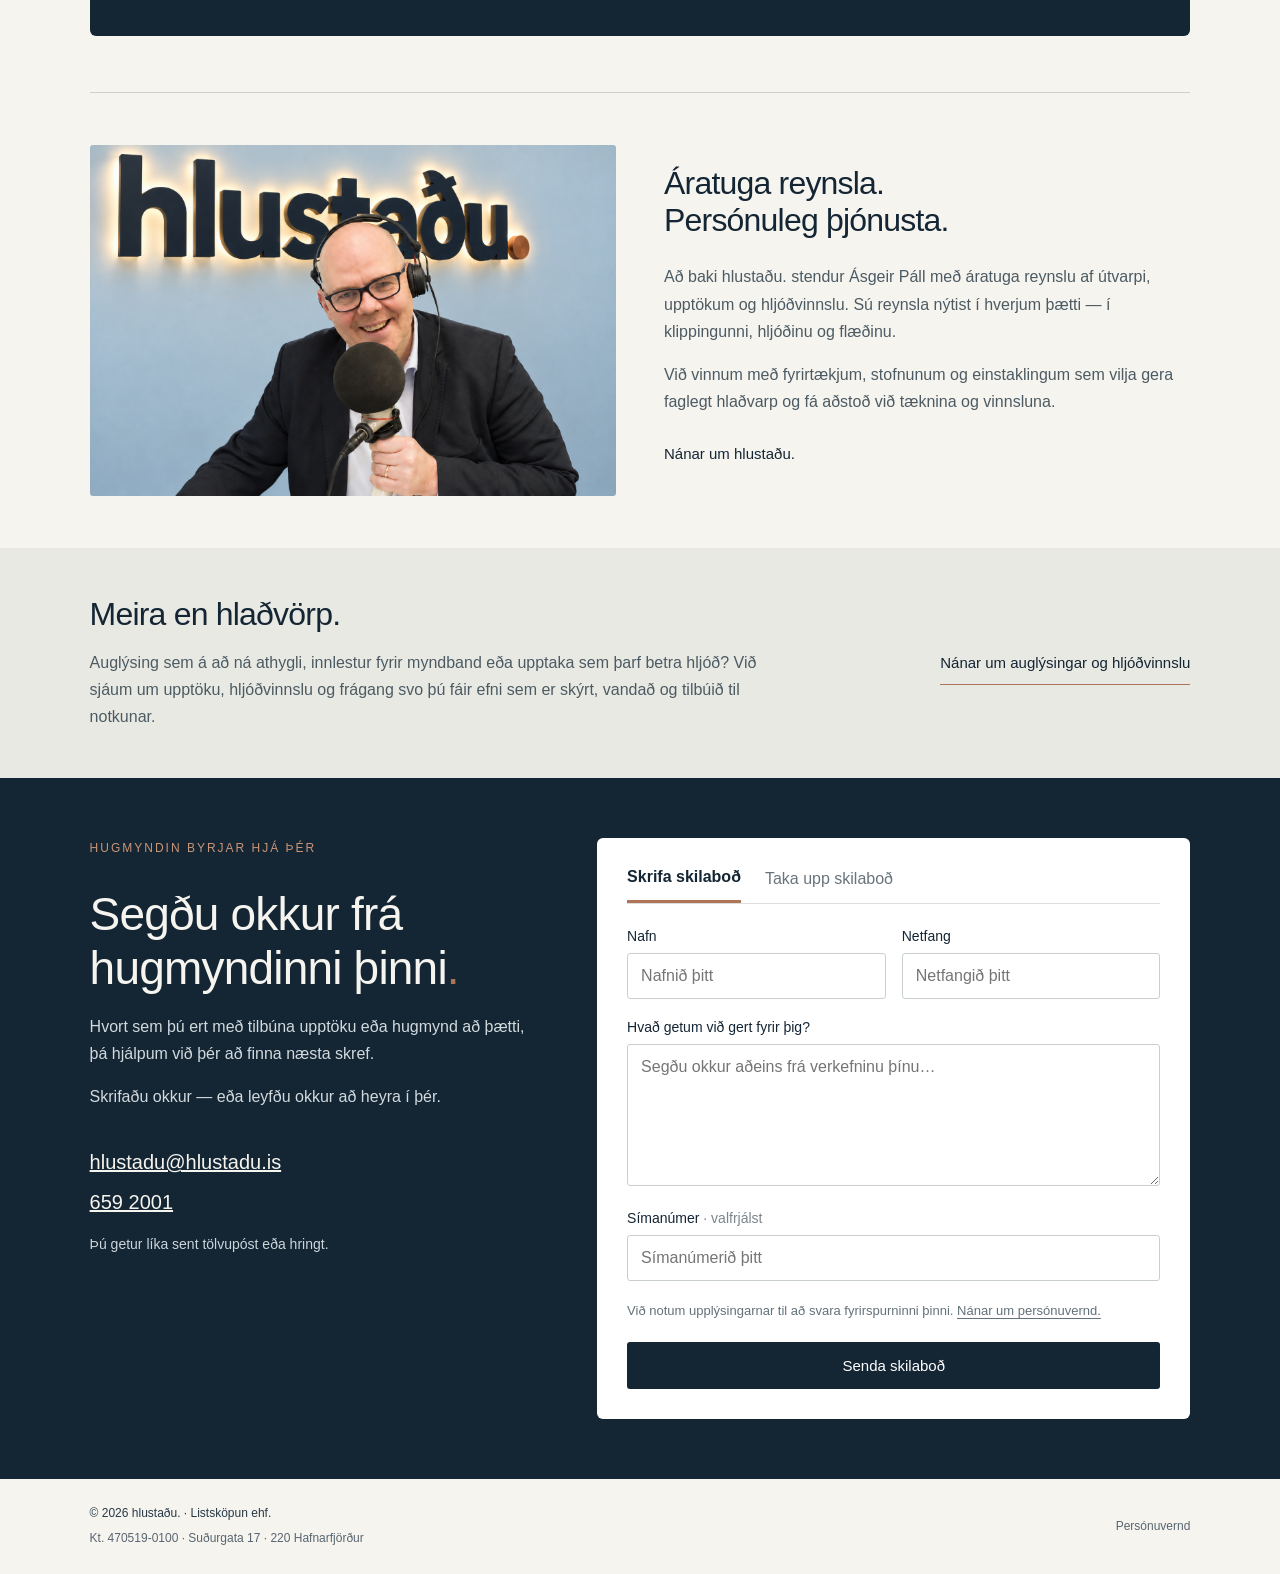
==== commit 497f9aa9: "Keep compact navigation visible while scrolling" ====
--- a/index.html
+++ b/index.html
@@ -6,7 +6,7 @@
 <meta name="description" content="Þú tekur upp. Við sjáum um rest. Fagleg klipping, hljóðvinnsla og frágangur hlaðvarpa. Eða við komum með stúdíóið til þín.">
 <meta name="theme-color" content="#142534"><link rel="canonical" href="https://hlustadu.is/">
 <meta property="og:type" content="website"><meta property="og:locale" content="is_IS"><meta property="og:title" content="hlustaðu. — Frá hráupptöku að fullunnum þætti."><meta property="og:description" content="Þú tekur upp. Við sjáum um rest. Eða við komum með stúdíóið til þín."><meta property="og:url" content="https://hlustadu.is/"><meta property="og:image" content="https://hlustadu.is/assets/studio.jpg">
-<link rel="stylesheet" href="styles.css?v=20261008-company"><link rel="stylesheet" href="contact.css?v=20261007-3"><link rel="preload" as="image" href="assets/studio.jpg">
+<link rel="stylesheet" href="styles.css?v=20261008-sticky"><link rel="stylesheet" href="contact.css?v=20261007-3"><link rel="preload" as="image" href="assets/studio.jpg">
 <link rel="stylesheet" href="audio-demo.css?v=20261007-wave"></head>
 <body>
 <a class="skip" href="#main">Fara í efni síðunnar</a>
--- a/styles.css
+++ b/styles.css
@@ -15,3 +15,9 @@
 
 /* Rekstraraðili í síðufæti */
 .footer-inner{align-items:center}.footer-company{display:flex;flex-direction:column;gap:6px;line-height:1.6}.footer-company-name{color:#263947}.footer-inner>a{padding:8px 0}@media(max-width:760px){.footer-inner{flex-direction:column;align-items:flex-start;gap:12px}.footer-company{max-width:100%}}
+
+/* Nettur haus sem fylgir við skroll. */
+.header.wrap{position:sticky;top:0;z-index:50;width:100%;margin:0;padding:16px max(7%,calc((100% - 1120px)/2));background:var(--paper);border-bottom:1px solid #d9ddda}
+section,[id="samband"]{scroll-margin-top:100px}
+.skip{z-index:60}
+@media(max-width:760px){.header.wrap{padding:10px 20px;align-items:center;gap:16px}.header .logo{font-size:29px}.mobile-nav nav{top:calc(100% + 10px);max-height:calc(100dvh - 88px);overflow-y:auto;overscroll-behavior:contain}section,[id="samband"]{scroll-margin-top:84px}}
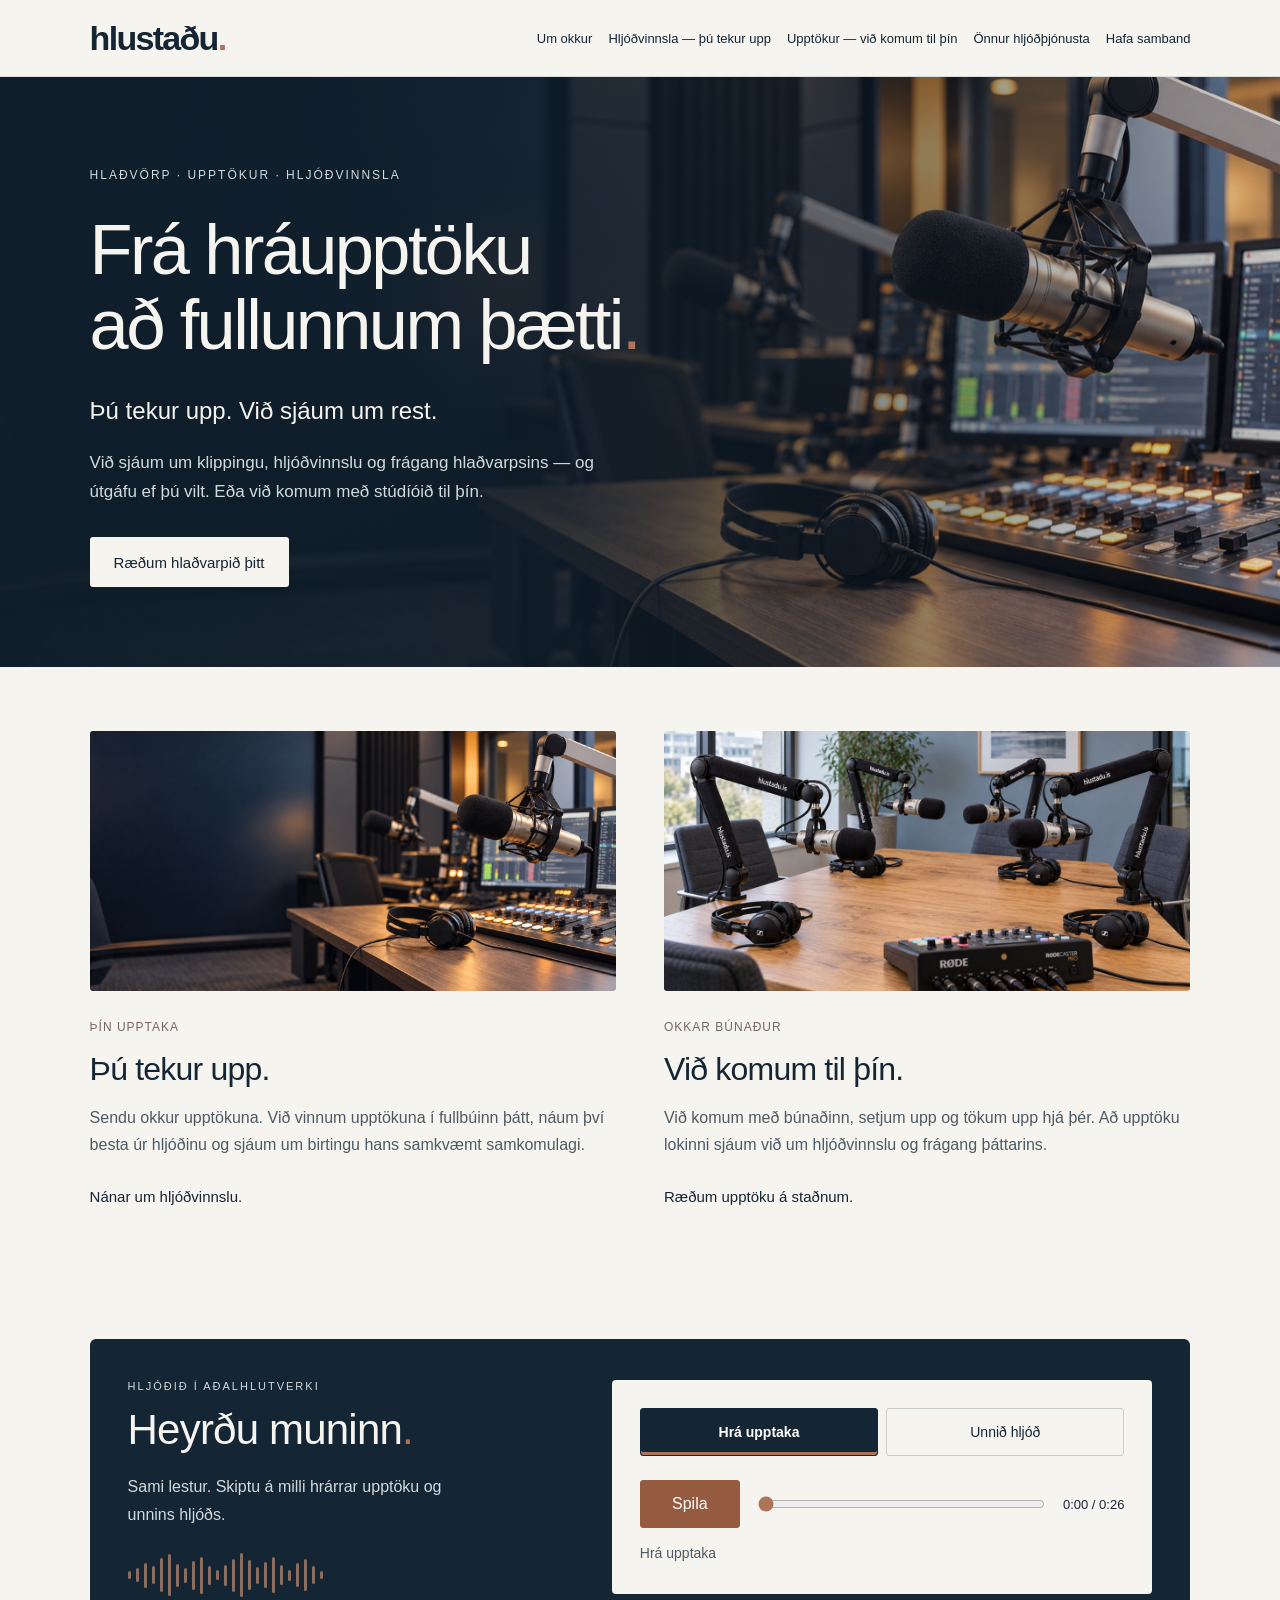
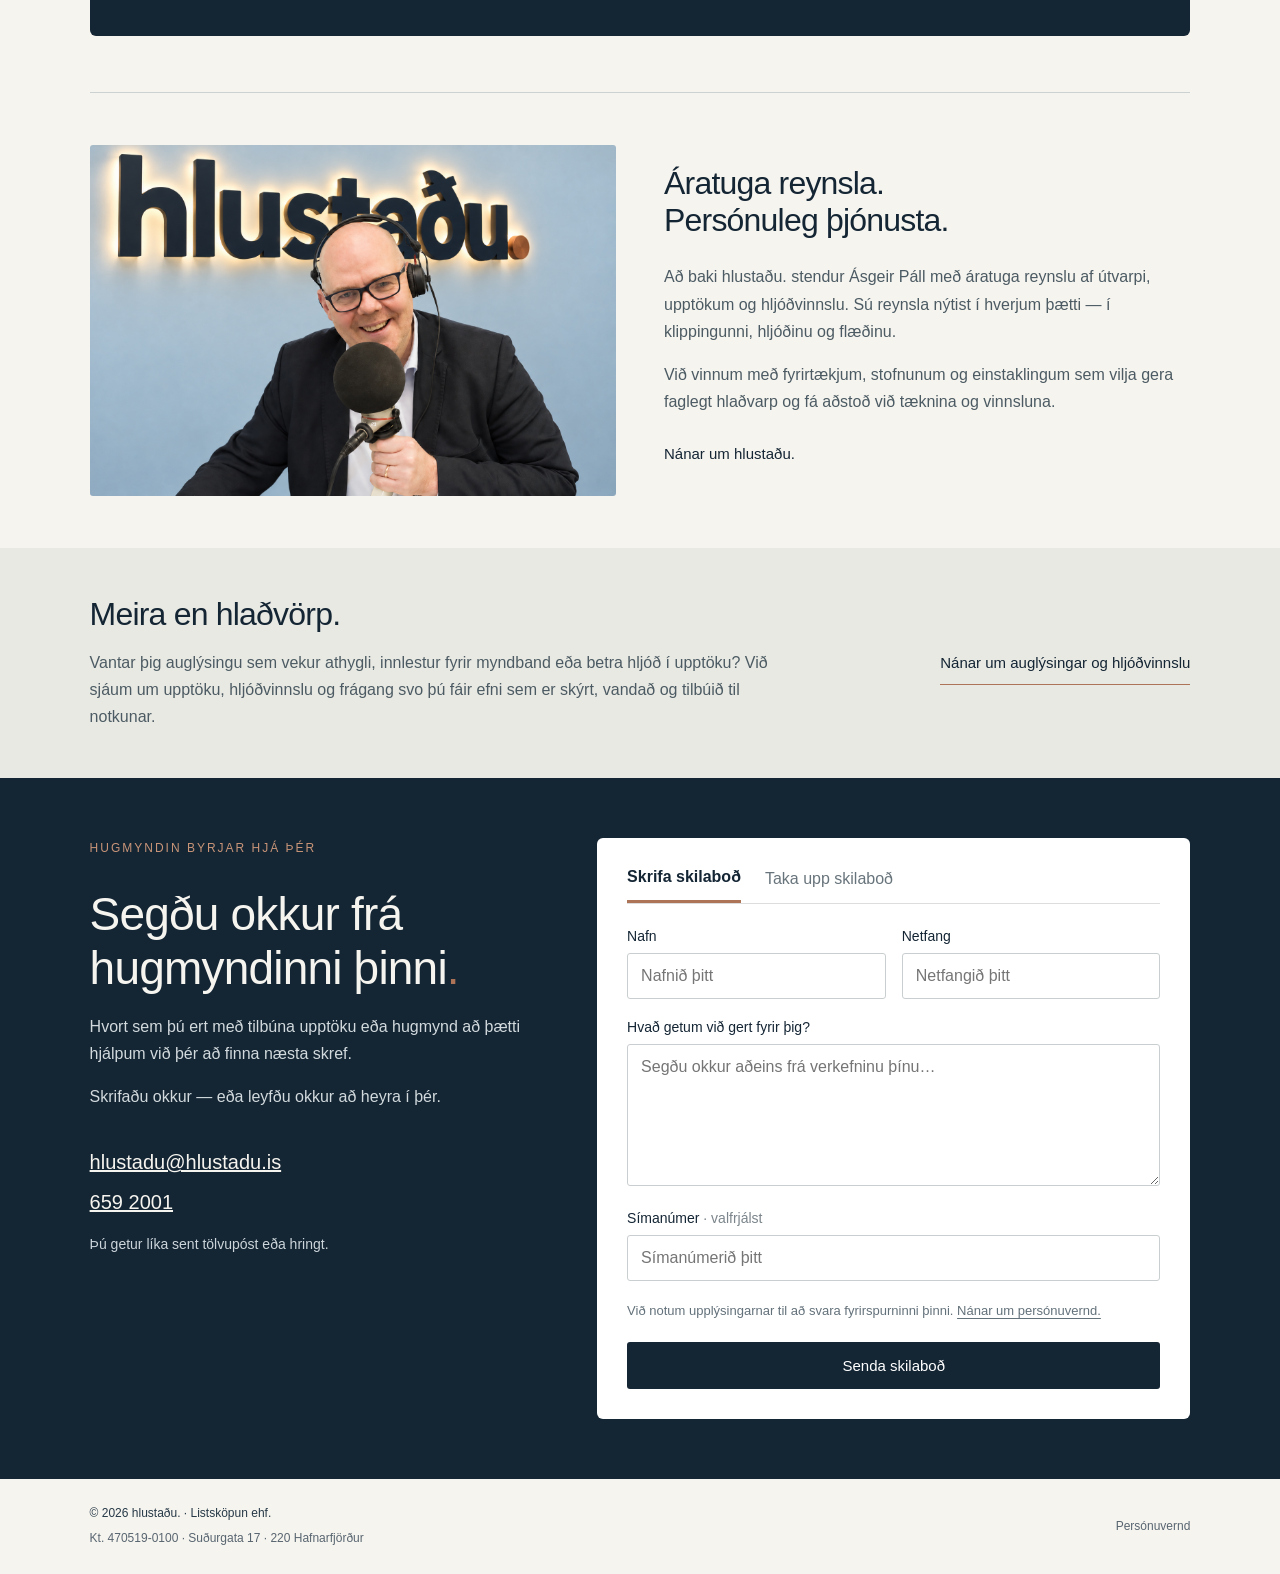
==== commit 987a66d8: "Publish approved Icelandic proofreading: Forsíða" ====
--- a/index.html
+++ b/index.html
@@ -13,10 +13,10 @@
 <header class="header wrap"><a class="logo" href="./" aria-label="hlustaðu. — forsíða">hlustaðu<span class="dot">.</span></a><nav class="desktop-nav" aria-label="Aðalvalmynd"><a href="um-hlustadu.html">Um okkur</a><a href="thu-tekur-upp.html">Hljóðvinnsla — þú tekur upp</a><a href="vid-komum-til-thin.html">Upptökur — við komum til þín</a><a href="onnur-hljodthjonusta.html">Önnur hljóðþjónusta</a><a href="./#samband">Hafa samband</a></nav><details class="mobile-nav"><summary>Valmynd ☰</summary><nav aria-label="Símavalmynd"><a href="um-hlustadu.html">Um okkur</a><a href="thu-tekur-upp.html">Hljóðvinnsla — þú tekur upp</a><a href="vid-komum-til-thin.html">Upptökur — við komum til þín</a><a href="onnur-hljodthjonusta.html">Önnur hljóðþjónusta</a><a href="./#samband">Hafa samband</a></nav></details></header>
 <main id="main">
 <section class="hero" aria-labelledby="hero-title"><img class="hero-image" src="assets/studio.jpg" width="1600" height="900" alt="" fetchpriority="high"><div class="wrap hero-content"><p class="eyebrow">Hlaðvörp · Upptökur · Hljóðvinnsla</p><h1 id="hero-title">Frá hráupptöku<br> að fullunnum þætti<span class="dot">.</span></h1><p class="promise">Þú tekur upp. Við sjáum um rest.</p><p class="intro">Við sjáum um klippingu, hljóðvinnslu og frágang hlaðvarpsins — og útgáfu ef þú vilt. Eða við komum með stúdíóið til þín.</p><a class="cta" href="#samband">Ræðum hlaðvarpið þitt</a></div></section>
-<section class="paths wrap" id="thjonustan" aria-label="Þjónustan"><article class="path"><a class="service-link" href="thu-tekur-upp.html"><img src="assets/studio.jpg" width="1600" height="900" loading="lazy" alt="Hugmyndamynd af upptökuaðstöðu með hljóðnemum og hljóðvinnslubúnaði"><span class="number">ÞÍN UPPTAKA</span><h2>Þú tekur upp.</h2><p>Sendu okkur upptökuna. Við vinnum hana í fullbúinn þátt og sjáum um að koma honum út samkvæmt samkomulagi.</p><span class="textlink">Nánar um hljóðvinnslu.</span></a></article><article class="path"><a class="service-link" href="vid-komum-til-thin.html"><img src="assets/equipment.jpg" width="1200" height="800" loading="lazy" alt="Tölvugerð hugmyndamynd af stúdíóbúnaði með hljóðnemum á merktum örmum, upptökuborði og heyrnartólum"><span class="number">OKKAR BÚNAÐUR</span><h2>Við komum til þín.</h2><p>Við komum með búnaðinn, setjum upp og tökum upp hjá þér. Síðan sjáum við um vinnsluna og fráganginn.</p><span class="textlink">Ræðum upptöku á staðnum.</span></a></article></section>
+<section class="paths wrap" id="thjonustan" aria-label="Þjónustan"><article class="path"><a class="service-link" href="thu-tekur-upp.html"><img src="assets/studio.jpg" width="1600" height="900" loading="lazy" alt="Hugmyndamynd af upptökuaðstöðu með hljóðnemum og hljóðvinnslubúnaði"><span class="number">ÞÍN UPPTAKA</span><h2>Þú tekur upp.</h2><p>Sendu okkur upptökuna. Við vinnum upptökuna í fullbúinn þátt, náum því besta úr hljóðinu og sjáum um birtingu hans samkvæmt samkomulagi.</p><span class="textlink">Nánar um hljóðvinnslu.</span></a></article><article class="path"><a class="service-link" href="vid-komum-til-thin.html"><img src="assets/equipment.jpg" width="1200" height="800" loading="lazy" alt="Tölvugerð hugmyndamynd af stúdíóbúnaði með hljóðnemum á merktum örmum, upptökuborði og heyrnartólum"><span class="number">OKKAR BÚNAÐUR</span><h2>Við komum til þín.</h2><p>Við komum með búnaðinn, setjum upp og tökum upp hjá þér. Að upptöku lokinni sjáum við um hljóðvinnslu og frágang þáttarins.</p><span class="textlink">Ræðum upptöku á staðnum.</span></a></article></section>
 <section class="audio-demo wrap" id="audio-demo" aria-labelledby="audio-demo-title"><div class="audio-demo-shell"><div class="audio-demo-intro"><p class="eyebrow">HLJÓÐIÐ Í AÐALHLUTVERKI</p><h2 id="audio-demo-title">Heyrðu muninn<span class="dot">.</span></h2><p>Sami lestur. Skiptu á milli hrárrar upptöku og unnins hljóðs.</p><div class="audio-demo-wave" aria-hidden="true"><i style="--h:8px"></i><i style="--h:14px"></i><i style="--h:25px"></i><i style="--h:18px"></i><i style="--h:34px"></i><i style="--h:42px"></i><i style="--h:23px"></i><i style="--h:15px"></i><i style="--h:29px"></i><i style="--h:37px"></i><i style="--h:19px"></i><i style="--h:10px"></i><i style="--h:21px"></i><i style="--h:33px"></i><i style="--h:44px"></i><i style="--h:30px"></i><i style="--h:17px"></i><i style="--h:26px"></i><i style="--h:36px"></i><i style="--h:20px"></i><i style="--h:11px"></i><i style="--h:24px"></i><i style="--h:32px"></i><i style="--h:18px"></i><i style="--h:8px"></i></div></div><div class="audio-demo-player"><div class="audio-demo-options" role="group" aria-label="Veldu útgáfu"><button type="button" data-track="demo-raw.wav" aria-pressed="true">Hrá upptaka</button><button type="button" data-track="demo-processed.wav" aria-pressed="false">Unnið hljóð</button></div><audio preload="metadata" src="demo-raw.wav"></audio><div class="audio-demo-controls"><button type="button" data-play>Spila</button><input type="range" min="0" max="1" step="0.1" value="0" aria-label="Staða í upptöku"><span data-clock>0:00 / 0:00</span></div><p class="audio-demo-status" data-status role="status" aria-live="polite">Hrá upptaka</p></div></div></section><section class="about wrap" id="um-okkur" aria-labelledby="about-title"><a class="about-link" href="um-hlustadu.html"><img class="portrait" src="asgeir-wall-logo-large.png" style="height:auto;aspect-ratio:auto" width="1536" height="1024" loading="lazy" alt="Ásgeir Páll við hljóðnema"><div><h2 id="about-title">Áratuga reynsla.<br>Persónuleg þjónusta.</h2><p>Að baki hlustaðu. stendur Ásgeir Páll með áratuga reynslu af útvarpi, upptökum og hljóðvinnslu. Sú reynsla nýtist í hverjum þætti — í klippingunni, hljóðinu og flæðinu.</p><p>Við vinnum með fyrirtækjum, stofnunum og einstaklingum sem vilja gera faglegt hlaðvarp og fá aðstoð við tæknina og vinnsluna.</p><span class="textlink">Nánar um hlustaðu.</span></div></a></section>
-<section class="other" id="onnur-thjonusta"><a class="wrap other-link" href="onnur-hljodthjonusta.html"><div><h2>Meira en hlaðvörp.</h2><p>Auglýsing sem á að ná athygli, innlestur fyrir myndband eða upptaka sem þarf betra hljóð? Við sjáum um upptöku, hljóðvinnslu og frágang svo þú fáir efni sem er skýrt, vandað og tilbúið til notkunar.</p></div><span class="textlink">Nánar um auglýsingar og hljóðvinnslu</span></a></section>
-<section class="contact" id="samband" aria-labelledby="contact-title"><div class="wrap"><div class="contact-layout contact-form"><div><p class="eyebrow">Hugmyndin byrjar hjá þér</p><h2 id="contact-title">Segðu okkur frá hugmyndinni þinni<span class="dot">.</span></h2><p>Hvort sem þú ert með tilbúna upptöku eða hugmynd að þætti, þá hjálpum við þér að finna næsta skref.</p><p>Skrifaðu okkur — eða leyfðu okkur að heyra í þér.</p><div class="links"><a href="mailto:hlustadu@hlustadu.is">hlustadu@hlustadu.is</a><br><a href="tel:+3546592001">659 2001</a><br><small>Þú getur líka sent tölvupóst eða hringt.</small></div></div><form class="card" id="contact-form"><div class="tabs"><button id="texttab" class="active" type="button" data-mode="text">Skrifa skilaboð</button><button id="voicetab" type="button" data-mode="voice">Taka upp skilaboð</button></div><div class="row"><div class="field"><label for="name">Nafn</label><input id="name" name="name" required maxlength="120" autocomplete="name" placeholder="Nafnið þitt"></div><div class="field"><label for="email">Netfang</label><input id="email" name="email" required maxlength="254" autocomplete="email" type="email" placeholder="Netfangið þitt"></div></div><div id="textpanel"><div class="field"><label for="message">Hvað getum við gert fyrir þig?</label><textarea id="message" name="message" required maxlength="5000" placeholder="Segðu okkur aðeins frá verkefninu þínu…"></textarea></div></div><div id="voicepanel" class="hidden"><div class="recorder" id="recorder"><div id="record-idle"><div class="mic">🎙</div><h2>Við hlustum.</h2><p>Taktu upp stutt skilaboð, allt að 90 sekúndur.</p><button class="record" type="button" id="record-start">Hefja upptöku</button><div class="status">Vafrinn biður um aðgang að hljóðnemanum.</div></div><div id="record-active" hidden><h2>Við erum að taka upp.</h2><p id="record-time" role="timer">0:00 / 1:30</p><button type="button" class="record" id="record-stop">Stöðva upptöku</button></div><div id="record-ready" hidden><h2>Skilaboðin þín eru tilbúin</h2><audio id="record-audio" controls preload="metadata" style="width:100%"></audio><div class="controls"><button type="button" class="record" id="record-again">Taka aftur</button><button type="button" class="record" id="record-delete">Eyða upptöku</button></div><div class="status">Ekkert hefur verið sent.</div></div></div><p class="hint">Þú getur hlustað og tekið aftur áður en þú sendir.<br>Upptakan sendist aðeins þegar þú velur „Senda skilaboð“.</p></div><div class="field"><label for="phone">Símanúmer <span style="color:#7b858b">· valfrjálst</span></label><input id="phone" name="phone" maxlength="40" autocomplete="tel" type="tel" placeholder="Símanúmerið þitt"></div><p class="hint">Við notum upplýsingarnar til að svara fyrirspurninni þinni. <a href="personuvernd.html" style="text-decoration:underline;text-underline-offset:3px">Nánar um persónuvernd.</a></p><div class="bot-field" aria-hidden="true"><label>Vefsíða<input name="website" tabindex="-1" autocomplete="off"></label></div><div id="spam-check"></div><p id="form-status" role="status" aria-live="polite"></p><button class="send" type="submit" id="contact-send">Senda skilaboð</button></form></div></div></section>
+<section class="other" id="onnur-thjonusta"><a class="wrap other-link" href="onnur-hljodthjonusta.html"><div><h2>Meira en hlaðvörp.</h2><p>Vantar þig auglýsingu sem vekur athygli, innlestur fyrir myndband eða betra hljóð í upptöku? Við sjáum um upptöku, hljóðvinnslu og frágang svo þú fáir efni sem er skýrt, vandað og tilbúið til notkunar.</p></div><span class="textlink">Nánar um auglýsingar og hljóðvinnslu</span></a></section>
+<section class="contact" id="samband" aria-labelledby="contact-title"><div class="wrap"><div class="contact-layout contact-form"><div><p class="eyebrow">Hugmyndin byrjar hjá þér</p><h2 id="contact-title">Segðu okkur frá hugmyndinni þinni<span class="dot">.</span></h2><p>Hvort sem þú ert með tilbúna upptöku eða hugmynd að þætti hjálpum við þér að finna næsta skref.</p><p>Skrifaðu okkur — eða leyfðu okkur að heyra í þér.</p><div class="links"><a href="mailto:hlustadu@hlustadu.is">hlustadu@hlustadu.is</a><br><a href="tel:+3546592001">659 2001</a><br><small>Þú getur líka sent tölvupóst eða hringt.</small></div></div><form class="card" id="contact-form"><div class="tabs"><button id="texttab" class="active" type="button" data-mode="text">Skrifa skilaboð</button><button id="voicetab" type="button" data-mode="voice">Taka upp skilaboð</button></div><div class="row"><div class="field"><label for="name">Nafn</label><input id="name" name="name" required maxlength="120" autocomplete="name" placeholder="Nafnið þitt"></div><div class="field"><label for="email">Netfang</label><input id="email" name="email" required maxlength="254" autocomplete="email" type="email" placeholder="Netfangið þitt"></div></div><div id="textpanel"><div class="field"><label for="message">Hvað getum við gert fyrir þig?</label><textarea id="message" name="message" required maxlength="5000" placeholder="Segðu okkur aðeins frá verkefninu þínu…"></textarea></div></div><div id="voicepanel" class="hidden"><div class="recorder" id="recorder"><div id="record-idle"><div class="mic">🎙</div><h2>Við hlustum.</h2><p>Taktu upp stutt skilaboð, allt að 90 sekúndur.</p><button class="record" type="button" id="record-start">Hefja upptöku</button><div class="status">Vafrinn biður um aðgang að hljóðnemanum.</div></div><div id="record-active" hidden><h2>Við erum að taka upp.</h2><p id="record-time" role="timer">0:00 / 1:30</p><button type="button" class="record" id="record-stop">Stöðva upptöku</button></div><div id="record-ready" hidden><h2>Skilaboðin þín eru tilbúin</h2><audio id="record-audio" controls preload="metadata" style="width:100%"></audio><div class="controls"><button type="button" class="record" id="record-again">Taka aftur</button><button type="button" class="record" id="record-delete">Eyða upptöku</button></div><div class="status">Ekkert hefur verið sent.</div></div></div><p class="hint">Þú getur hlustað á skilaboðin og tekið þau upp aftur áður en þú sendir.<br>Upptakan sendist aðeins þegar þú velur „Senda skilaboð“.</p></div><div class="field"><label for="phone">Símanúmer <span style="color:#7b858b">· valfrjálst</span></label><input id="phone" name="phone" maxlength="40" autocomplete="tel" type="tel" placeholder="Símanúmerið þitt"></div><p class="hint">Við notum upplýsingarnar til að svara fyrirspurninni þinni. <a href="personuvernd.html" style="text-decoration:underline;text-underline-offset:3px">Nánar um persónuvernd.</a></p><div class="bot-field" aria-hidden="true"><label>Vefsíða<input name="website" tabindex="-1" autocomplete="off"></label></div><div id="spam-check"></div><p id="form-status" role="status" aria-live="polite"></p><button class="send" type="submit" id="contact-send">Senda skilaboð</button></form></div></div></section>
 </main><footer><div class="wrap footer-inner"><div class="footer-company"><span class="footer-company-name">© 2026 hlustaðu. · Listsköpun ehf.</span><span>Kt. 470519-0100 · Suðurgata 17 · 220 Hafnarfjörður</span></div><a href="personuvernd.html">Persónuvernd</a></div></footer>
 <script>document.querySelectorAll('.mobile-nav a').forEach(function(link){link.addEventListener('click',function(){document.querySelector('.mobile-nav').open=false;});});</script>
 <script src="contact-config.js"></script><script src="contact.js?v=20261007-3" defer></script><script src="audio-demo.js" defer></script></body></html>
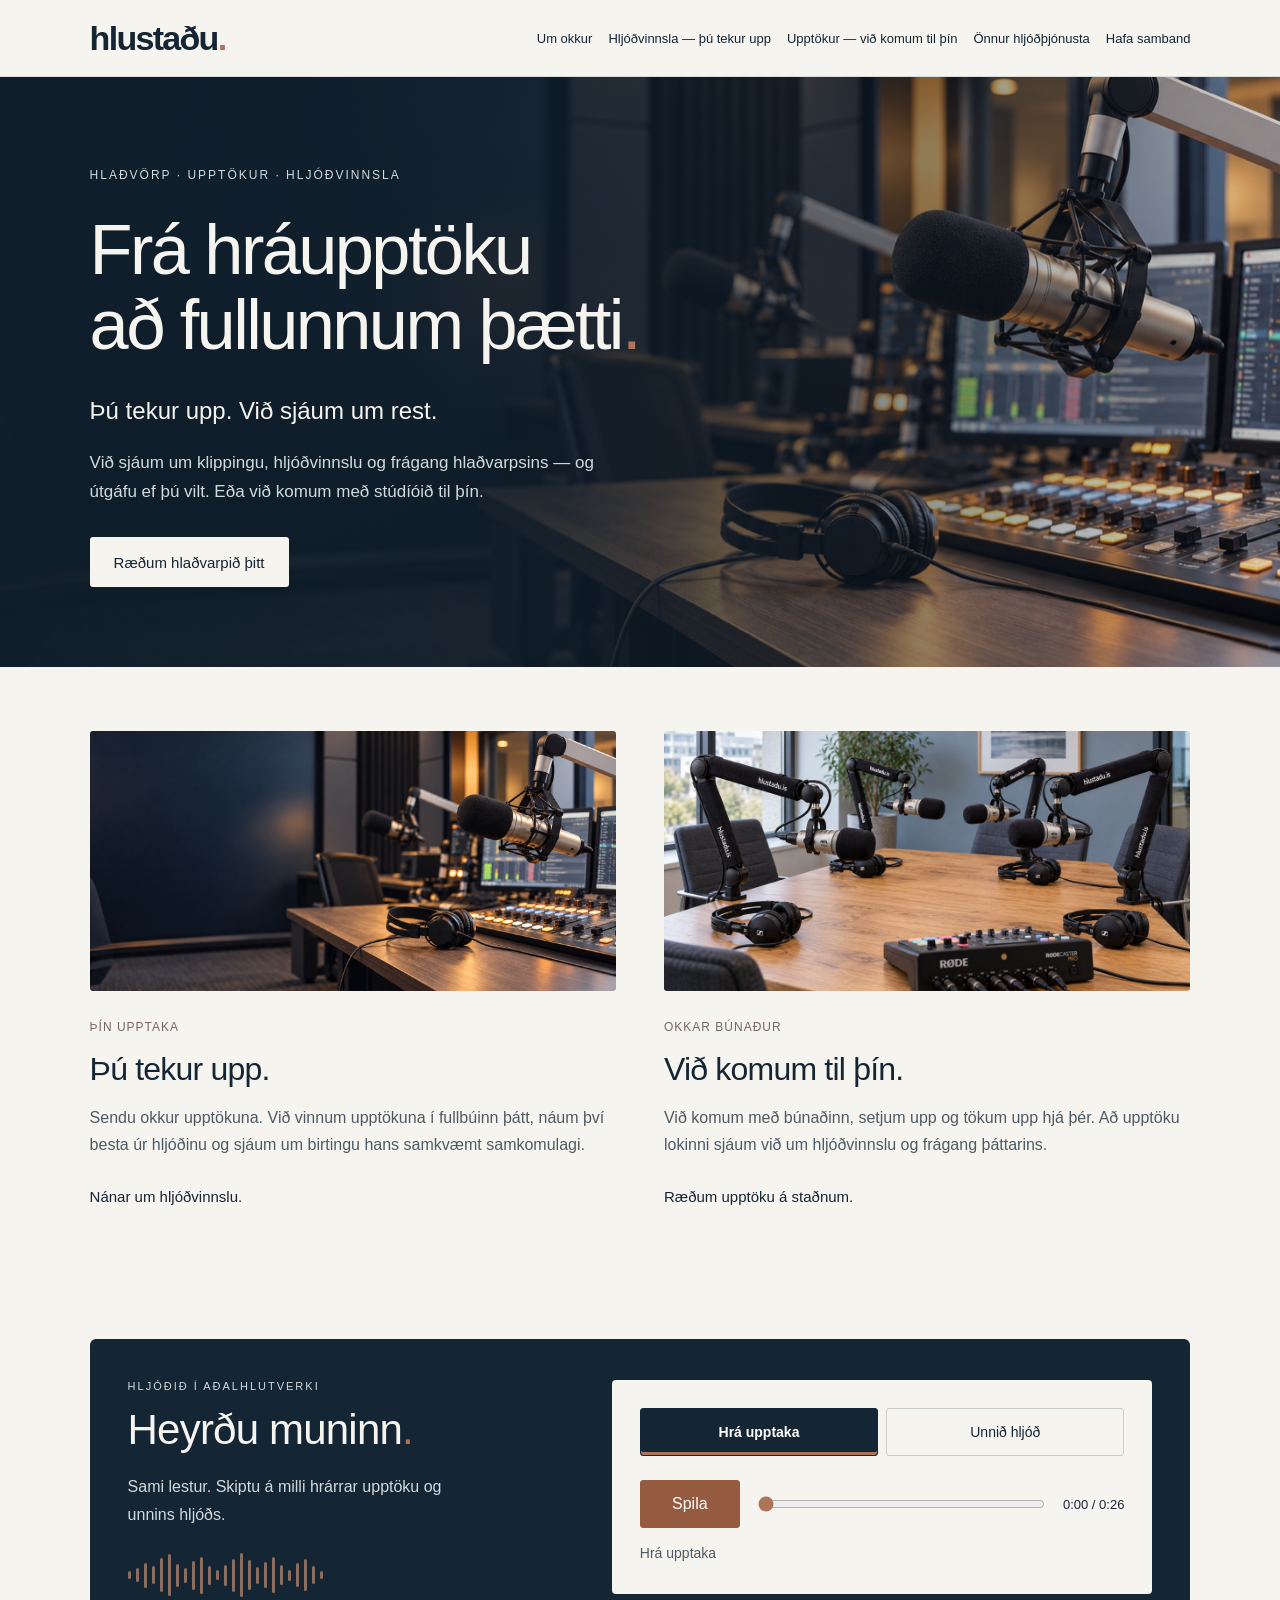
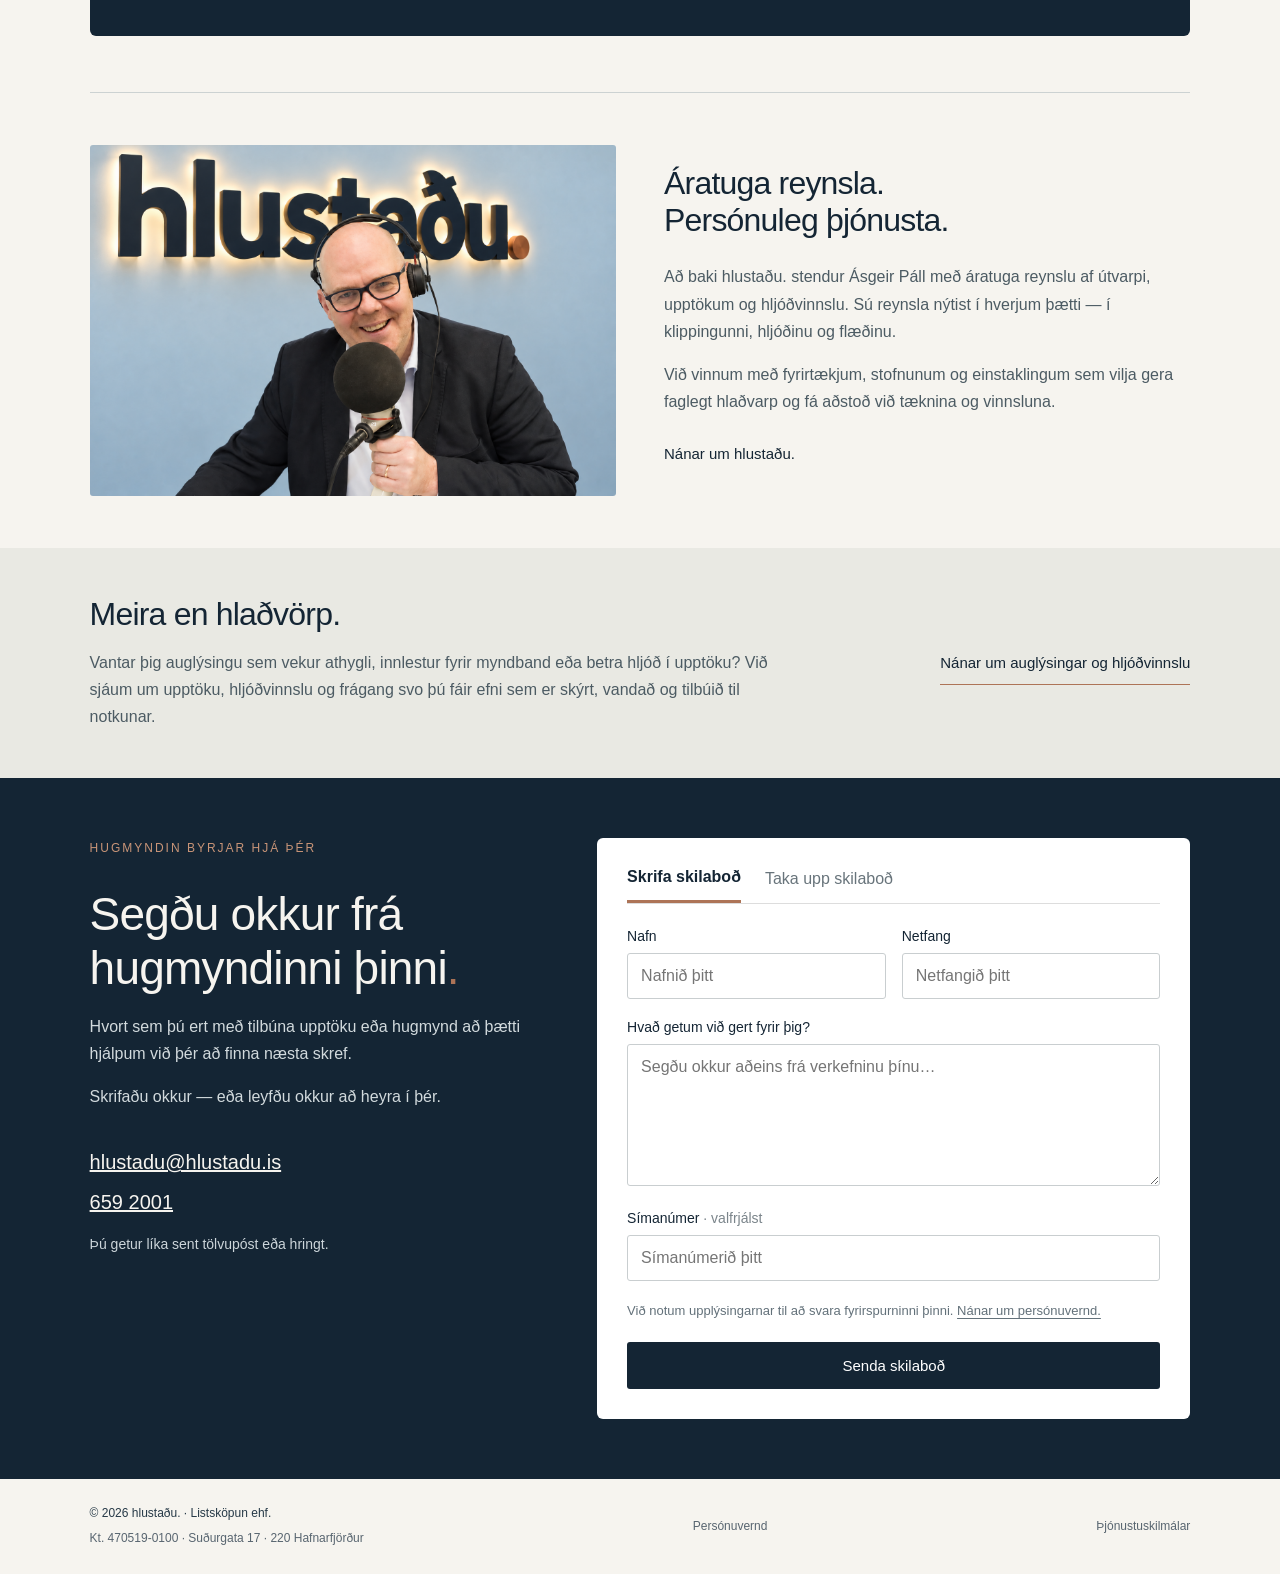
==== commit fbdaf30a: "Link service terms in page footer" ====
--- a/index.html
+++ b/index.html
@@ -17,6 +17,6 @@
 <section class="audio-demo wrap" id="audio-demo" aria-labelledby="audio-demo-title"><div class="audio-demo-shell"><div class="audio-demo-intro"><p class="eyebrow">HLJÓÐIÐ Í AÐALHLUTVERKI</p><h2 id="audio-demo-title">Heyrðu muninn<span class="dot">.</span></h2><p>Sami lestur. Skiptu á milli hrárrar upptöku og unnins hljóðs.</p><div class="audio-demo-wave" aria-hidden="true"><i style="--h:8px"></i><i style="--h:14px"></i><i style="--h:25px"></i><i style="--h:18px"></i><i style="--h:34px"></i><i style="--h:42px"></i><i style="--h:23px"></i><i style="--h:15px"></i><i style="--h:29px"></i><i style="--h:37px"></i><i style="--h:19px"></i><i style="--h:10px"></i><i style="--h:21px"></i><i style="--h:33px"></i><i style="--h:44px"></i><i style="--h:30px"></i><i style="--h:17px"></i><i style="--h:26px"></i><i style="--h:36px"></i><i style="--h:20px"></i><i style="--h:11px"></i><i style="--h:24px"></i><i style="--h:32px"></i><i style="--h:18px"></i><i style="--h:8px"></i></div></div><div class="audio-demo-player"><div class="audio-demo-options" role="group" aria-label="Veldu útgáfu"><button type="button" data-track="demo-raw.wav" aria-pressed="true">Hrá upptaka</button><button type="button" data-track="demo-processed.wav" aria-pressed="false">Unnið hljóð</button></div><audio preload="metadata" src="demo-raw.wav"></audio><div class="audio-demo-controls"><button type="button" data-play>Spila</button><input type="range" min="0" max="1" step="0.1" value="0" aria-label="Staða í upptöku"><span data-clock>0:00 / 0:00</span></div><p class="audio-demo-status" data-status role="status" aria-live="polite">Hrá upptaka</p></div></div></section><section class="about wrap" id="um-okkur" aria-labelledby="about-title"><a class="about-link" href="um-hlustadu.html"><img class="portrait" src="asgeir-wall-logo-large.png" style="height:auto;aspect-ratio:auto" width="1536" height="1024" loading="lazy" alt="Ásgeir Páll við hljóðnema"><div><h2 id="about-title">Áratuga reynsla.<br>Persónuleg þjónusta.</h2><p>Að baki hlustaðu. stendur Ásgeir Páll með áratuga reynslu af útvarpi, upptökum og hljóðvinnslu. Sú reynsla nýtist í hverjum þætti — í klippingunni, hljóðinu og flæðinu.</p><p>Við vinnum með fyrirtækjum, stofnunum og einstaklingum sem vilja gera faglegt hlaðvarp og fá aðstoð við tæknina og vinnsluna.</p><span class="textlink">Nánar um hlustaðu.</span></div></a></section>
 <section class="other" id="onnur-thjonusta"><a class="wrap other-link" href="onnur-hljodthjonusta.html"><div><h2>Meira en hlaðvörp.</h2><p>Vantar þig auglýsingu sem vekur athygli, innlestur fyrir myndband eða betra hljóð í upptöku? Við sjáum um upptöku, hljóðvinnslu og frágang svo þú fáir efni sem er skýrt, vandað og tilbúið til notkunar.</p></div><span class="textlink">Nánar um auglýsingar og hljóðvinnslu</span></a></section>
 <section class="contact" id="samband" aria-labelledby="contact-title"><div class="wrap"><div class="contact-layout contact-form"><div><p class="eyebrow">Hugmyndin byrjar hjá þér</p><h2 id="contact-title">Segðu okkur frá hugmyndinni þinni<span class="dot">.</span></h2><p>Hvort sem þú ert með tilbúna upptöku eða hugmynd að þætti hjálpum við þér að finna næsta skref.</p><p>Skrifaðu okkur — eða leyfðu okkur að heyra í þér.</p><div class="links"><a href="mailto:hlustadu@hlustadu.is">hlustadu@hlustadu.is</a><br><a href="tel:+3546592001">659 2001</a><br><small>Þú getur líka sent tölvupóst eða hringt.</small></div></div><form class="card" id="contact-form"><div class="tabs"><button id="texttab" class="active" type="button" data-mode="text">Skrifa skilaboð</button><button id="voicetab" type="button" data-mode="voice">Taka upp skilaboð</button></div><div class="row"><div class="field"><label for="name">Nafn</label><input id="name" name="name" required maxlength="120" autocomplete="name" placeholder="Nafnið þitt"></div><div class="field"><label for="email">Netfang</label><input id="email" name="email" required maxlength="254" autocomplete="email" type="email" placeholder="Netfangið þitt"></div></div><div id="textpanel"><div class="field"><label for="message">Hvað getum við gert fyrir þig?</label><textarea id="message" name="message" required maxlength="5000" placeholder="Segðu okkur aðeins frá verkefninu þínu…"></textarea></div></div><div id="voicepanel" class="hidden"><div class="recorder" id="recorder"><div id="record-idle"><div class="mic">🎙</div><h2>Við hlustum.</h2><p>Taktu upp stutt skilaboð, allt að 90 sekúndur.</p><button class="record" type="button" id="record-start">Hefja upptöku</button><div class="status">Vafrinn biður um aðgang að hljóðnemanum.</div></div><div id="record-active" hidden><h2>Við erum að taka upp.</h2><p id="record-time" role="timer">0:00 / 1:30</p><button type="button" class="record" id="record-stop">Stöðva upptöku</button></div><div id="record-ready" hidden><h2>Skilaboðin þín eru tilbúin</h2><audio id="record-audio" controls preload="metadata" style="width:100%"></audio><div class="controls"><button type="button" class="record" id="record-again">Taka aftur</button><button type="button" class="record" id="record-delete">Eyða upptöku</button></div><div class="status">Ekkert hefur verið sent.</div></div></div><p class="hint">Þú getur hlustað á skilaboðin og tekið þau upp aftur áður en þú sendir.<br>Upptakan sendist aðeins þegar þú velur „Senda skilaboð“.</p></div><div class="field"><label for="phone">Símanúmer <span style="color:#7b858b">· valfrjálst</span></label><input id="phone" name="phone" maxlength="40" autocomplete="tel" type="tel" placeholder="Símanúmerið þitt"></div><p class="hint">Við notum upplýsingarnar til að svara fyrirspurninni þinni. <a href="personuvernd.html" style="text-decoration:underline;text-underline-offset:3px">Nánar um persónuvernd.</a></p><div class="bot-field" aria-hidden="true"><label>Vefsíða<input name="website" tabindex="-1" autocomplete="off"></label></div><div id="spam-check"></div><p id="form-status" role="status" aria-live="polite"></p><button class="send" type="submit" id="contact-send">Senda skilaboð</button></form></div></div></section>
-</main><footer><div class="wrap footer-inner"><div class="footer-company"><span class="footer-company-name">© 2026 hlustaðu. · Listsköpun ehf.</span><span>Kt. 470519-0100 · Suðurgata 17 · 220 Hafnarfjörður</span></div><a href="personuvernd.html">Persónuvernd</a></div></footer>
+</main><footer><div class="wrap footer-inner"><div class="footer-company"><span class="footer-company-name">© 2026 hlustaðu. · Listsköpun ehf.</span><span>Kt. 470519-0100 · Suðurgata 17 · 220 Hafnarfjörður</span></div><a href="personuvernd.html">Persónuvernd</a><a href="thjonustuskilmalar.html">Þjónustuskilmálar</a></div></footer>
 <script>document.querySelectorAll('.mobile-nav a').forEach(function(link){link.addEventListener('click',function(){document.querySelector('.mobile-nav').open=false;});});</script>
 <script src="contact-config.js"></script><script src="contact.js?v=20261007-3" defer></script><script src="audio-demo.js" defer></script></body></html>
